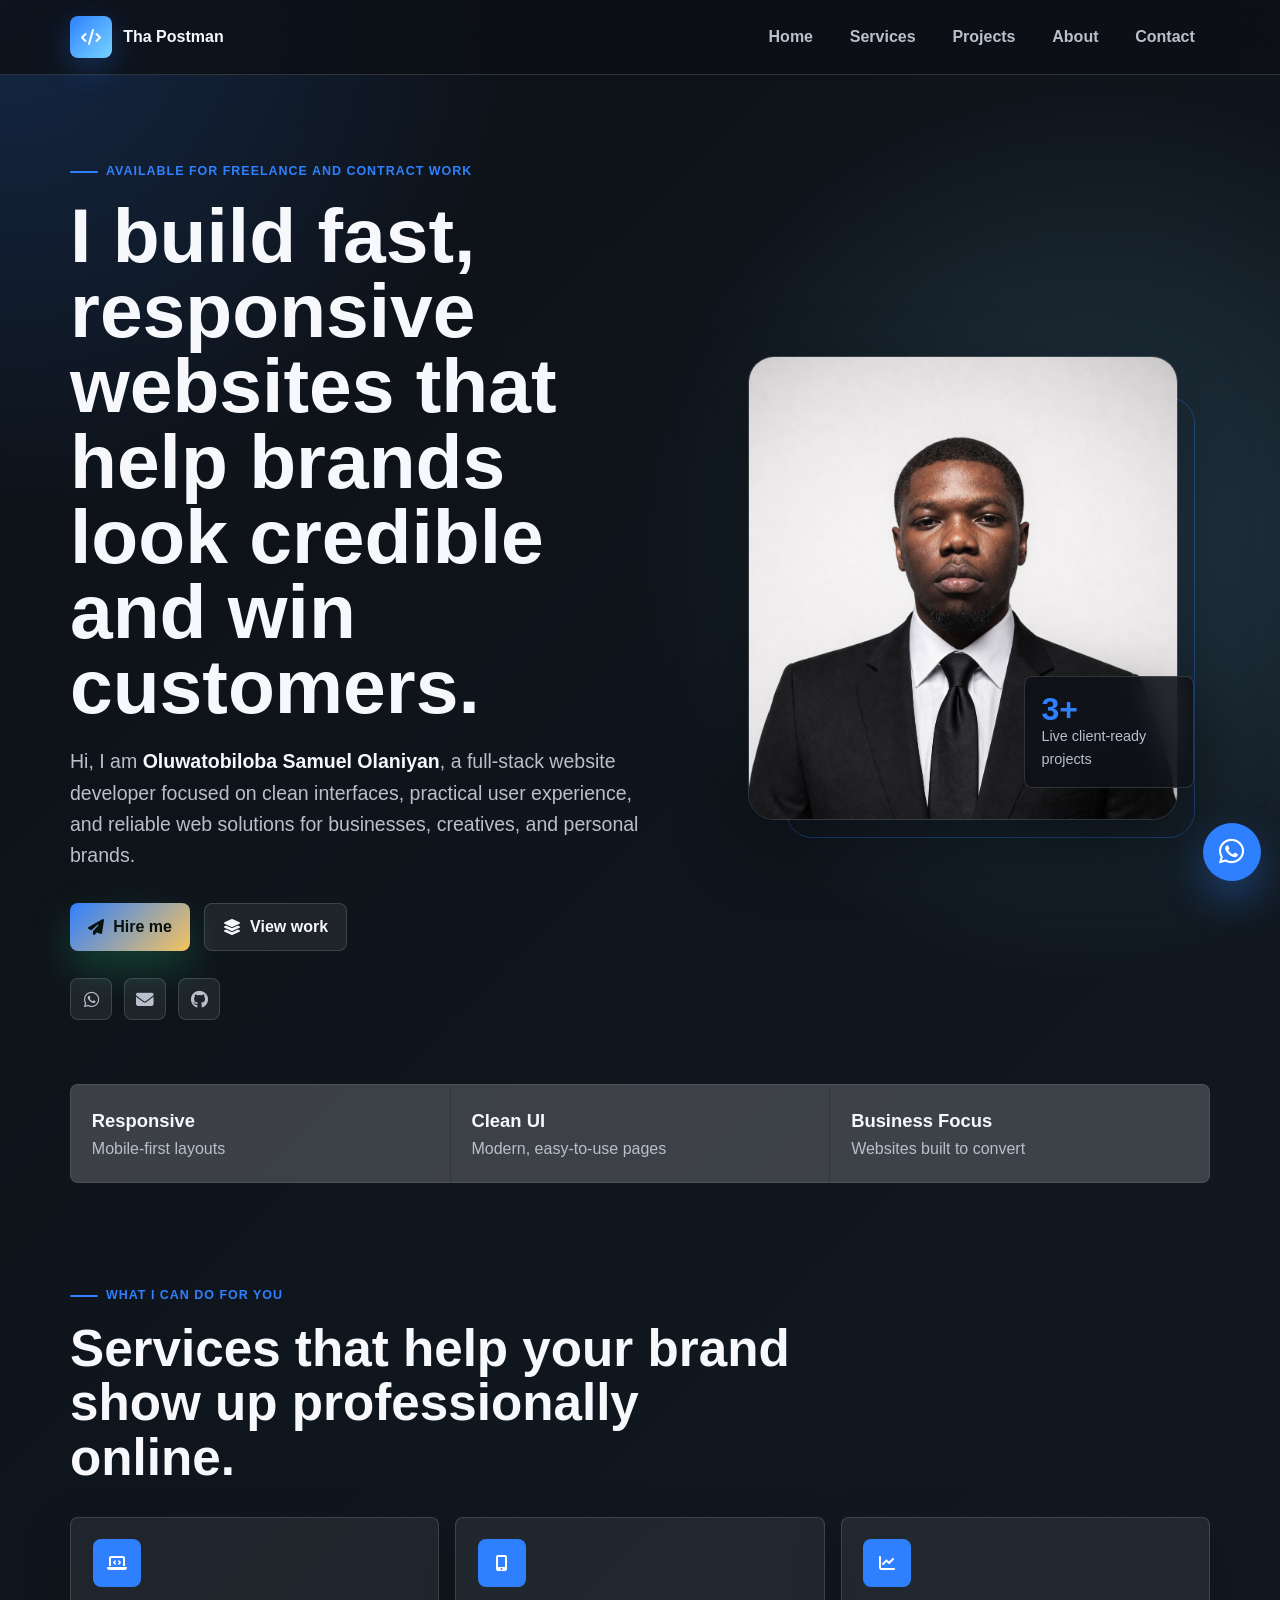
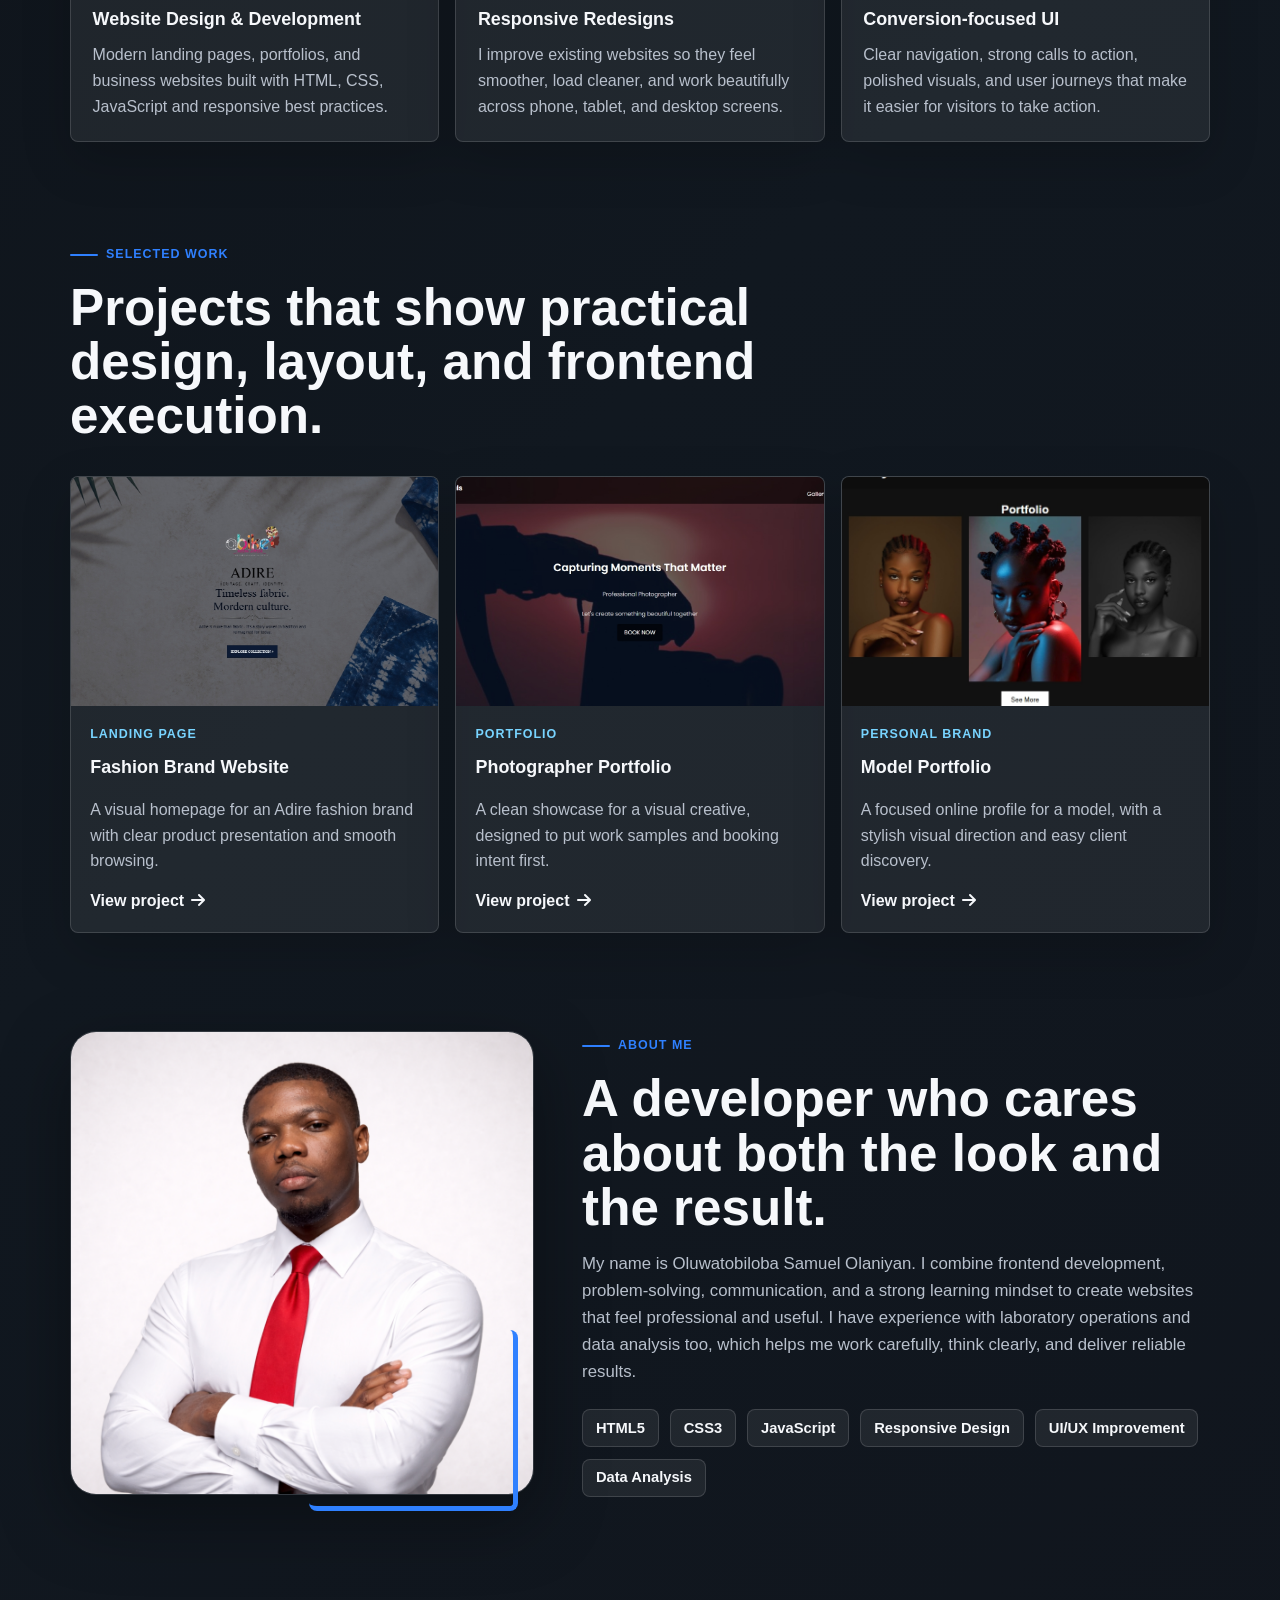
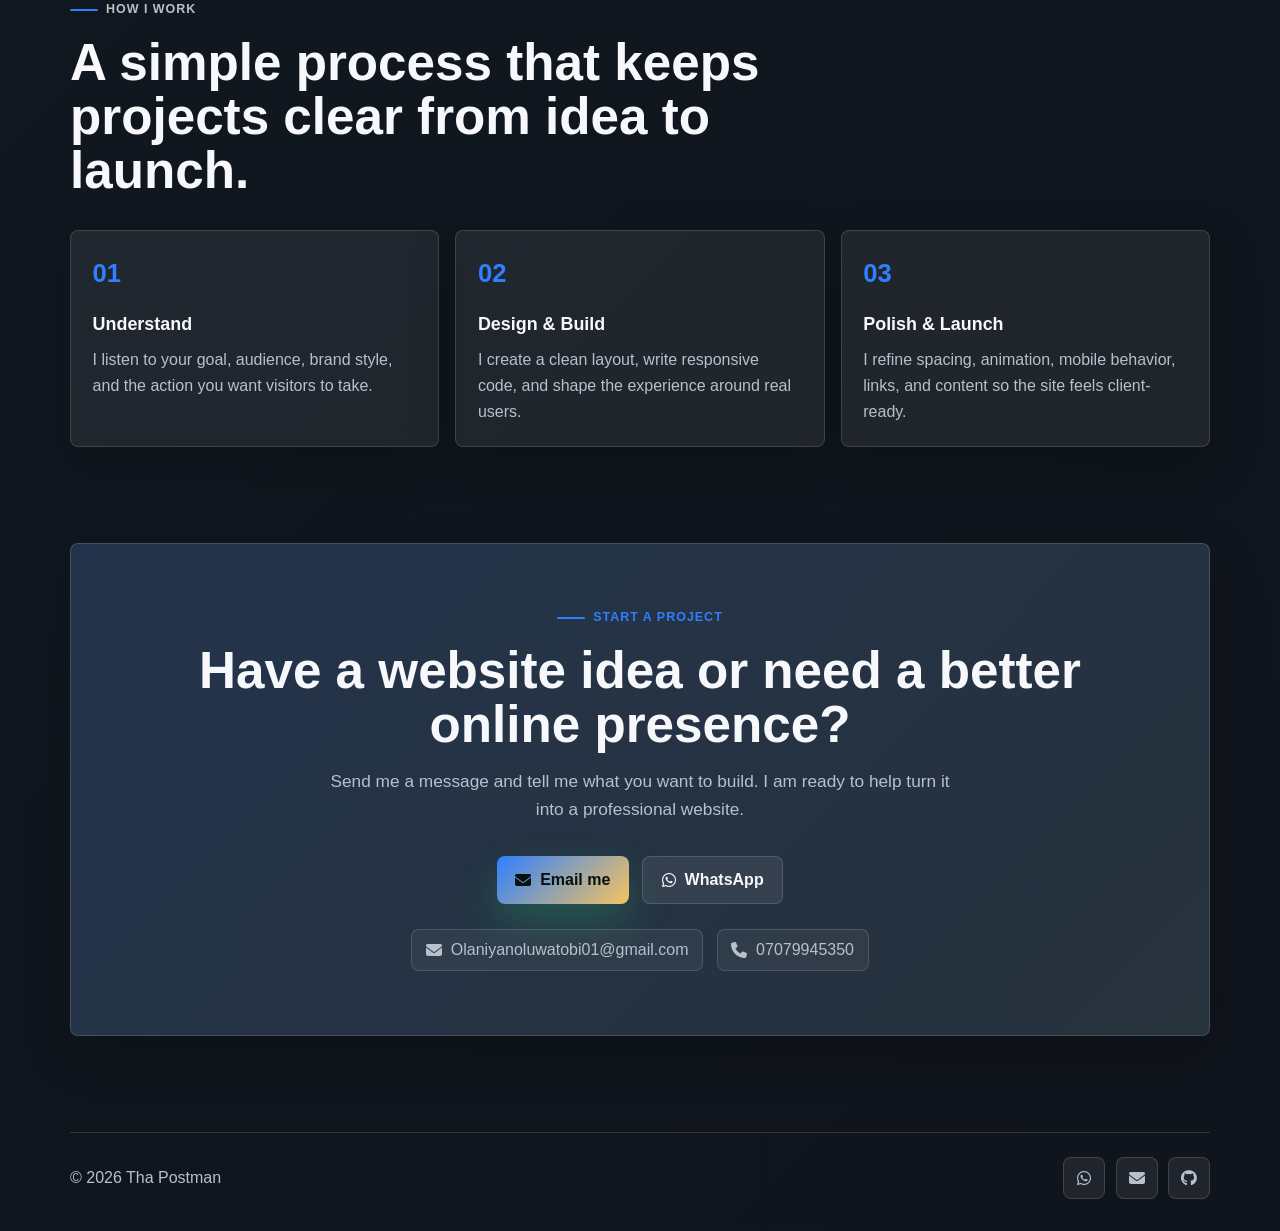
==== index.html @ 66180ab6 "update" ====
<!DOCTYPE html>
<html lang="en">
    <head>
        <meta charset="UTF-8">
        <meta name="viewport" content="width=device-width, initial-scale=1.0">
        <meta name="description" content="Portfolio of Oluwatobiloba Samuel Olaniyan, a full-stack website developer building clean, responsive and business-focused websites.">
        <link rel="preconnect" href="https://cdnjs.cloudflare.com">
        <link rel="stylesheet" href="My_portfolio.css">
        <link rel="stylesheet" href="https://cdnjs.cloudflare.com/ajax/libs/font-awesome/6.5.0/css/all.min.css">
        <title>Oluwatobiloba Samuel Olaniyan | Full-stack Website Developer</title>
    </head>
    <body>
        <div id="container">
            <header class="site-header">
                <nav class="nav_div" aria-label="Main navigation">
                    <a class="brand" href="#home" aria-label="Oluwatobiloba Samuel Olaniyan home">
                        <span class="brand-mark" aria-hidden="true"><i class="fas fa-code"></i></span>
                        <span class="brand-text">Tha Postman</span>
                    </a>

                    <div class="bar_div">
                        <button class="menu-toggle" type="button" aria-label="Open navigation menu">
                            <i class="fas fa-bars bar_icon" aria-hidden="true"></i>
                        </button>
                        <ul class="bar_list">
                            <li><a href="#home"><i class="fas fa-home"></i> Home</a></li>
                            <li><a href="#project"><i class="fas fa-briefcase"></i> Projects</a></li>
                            <li><a href="#about"><i class="fas fa-user"></i> About</a></li>
                            <li><a href="#contact"><i class="fas fa-envelope"></i> Contact</a></li>
                        </ul>
                    </div>

                    <div class="li_div">
                        <ul class="nav_list">
                            <li><a href="#home">Home</a></li>
                            <li><a href="#services">Services</a></li>
                            <li><a href="#project">Projects</a></li>
                            <li><a href="#about">About</a></li>
                            <li><a href="#contact">Contact</a></li>
                        </ul>
                    </div>
                </nav>
            </header>

            <main>
                <section id="home" class="intro_div fade-in">
                    <div class="intro_text_div">
                        <p class="eyebrow">Available for freelance and contract work</p>
                        <h1 class="intro_text1">I build fast, responsive websites that help brands look credible and win customers.</h1>
                        <p class="intro_text2">
                            Hi, I am <strong>Oluwatobiloba Samuel Olaniyan</strong>, a full-stack website developer focused on clean interfaces, practical user experience, and reliable web solutions for businesses, creatives, and personal brands.
                        </p>

                        <div class="hero_actions">
                            <a class="primary_btn" href="#contact"><i class="fas fa-paper-plane"></i> Hire me</a>
                            <a class="secondary_btn" href="#project"><i class="fas fa-layer-group"></i> View work</a>
                        </div>

                        <div class="intro_socials" aria-label="Social links">
                            <a href="https://wa.me/2347079945350?text=Hello%20I%20got%20your%20contact" aria-label="WhatsApp"><i class="fab fa-whatsapp intro_icon"></i></a>
                            <a href="mailto:Olaniyanoluwatobi01@gmail.com" aria-label="Email"><i class="fas fa-envelope intro_icon"></i></a>
                            <a href="https://github.com/tha-postman" target="_blank" rel="noopener" aria-label="GitHub"><i class="fab fa-github intro_icon"></i></a>
                        </div>
                    </div>

                    <div class="hero_visual">
                        <img class="profile_pic" src="pictures/new1.png" alt="Portrait of Oluwatobiloba Samuel Olaniyan">
                        <div class="hero_badge">
                            <span>3+</span>
                            <p>Live client-ready projects</p>
                        </div>
                    </div>
                </section>

                <section class="stats section_panel reveal">
                    <div>
                        <span>Responsive</span>
                        <p>Mobile-first layouts</p>
                    </div>
                    <div>
                        <span>Clean UI</span>
                        <p>Modern, easy-to-use pages</p>
                    </div>
                    <div>
                        <span>Business Focus</span>
                        <p>Websites built to convert</p>
                    </div>
                </section>

                <section id="services" class="section services reveal">
                    <div class="section_header">
                        <p class="eyebrow">What I can do for you</p>
                        <h2>Services that help your brand show up professionally online.</h2>
                    </div>

                    <div class="service_grid">
                        <article class="service_card">
                            <i class="fas fa-laptop-code"></i>
                            <h3>Website Design & Development</h3>
                            <p>Modern landing pages, portfolios, and business websites built with HTML, CSS, JavaScript and responsive best practices.</p>
                        </article>
                        <article class="service_card">
                            <i class="fas fa-mobile-screen-button"></i>
                            <h3>Responsive Redesigns</h3>
                            <p>I improve existing websites so they feel smoother, load cleaner, and work beautifully across phone, tablet, and desktop screens.</p>
                        </article>
                        <article class="service_card">
                            <i class="fas fa-chart-line"></i>
                            <h3>Conversion-focused UI</h3>
                            <p>Clear navigation, strong calls to action, polished visuals, and user journeys that make it easier for visitors to take action.</p>
                        </article>
                    </div>
                </section>

                <section id="project" class="section projects reveal">
                    <div class="section_header">
                        <p class="eyebrow">Selected work</p>
                        <h2>Projects that show practical design, layout, and frontend execution.</h2>
                    </div>

                    <div class="project_div">
                        <article class="project_img_div">
                            <a href="https://tha-postman.github.io/abikeadire/" target="_blank" rel="noopener">
                                <img class="project_img" src="pictures/fashion_website.jpeg" alt="Fashion landing page preview">
                                <div class="project_content">
                                    <span>Landing Page</span>
                                    <h3>Fashion Brand Website</h3>
                                    <p>A visual homepage for an Adire fashion brand with clear product presentation and smooth browsing.</p>
                                    <strong>View project <i class="fas fa-arrow-right"></i></strong>
                                </div>
                            </a>
                        </article>

                        <article class="project_img_div">
                            <a href="https://tha-postman.github.io/Corbin-Visuals/" target="_blank" rel="noopener">
                                <img class="project_img" src="pictures/photography_website.jpeg" alt="Photography portfolio preview">
                                <div class="project_content">
                                    <span>Portfolio</span>
                                    <h3>Photographer Portfolio</h3>
                                    <p>A clean showcase for a visual creative, designed to put work samples and booking intent first.</p>
                                    <strong>View project <i class="fas fa-arrow-right"></i></strong>
                                </div>
                            </a>
                        </article>

                        <article class="project_img_div">
                            <a href="https://tha-postman.github.io/Model-portfolio/" target="_blank" rel="noopener">
                                <img class="project_img" src="pictures/Model-portfolio.jpeg" alt="Model portfolio preview">
                                <div class="project_content">
                                    <span>Personal Brand</span>
                                    <h3>Model Portfolio</h3>
                                    <p>A focused online profile for a model, with a stylish visual direction and easy client discovery.</p>
                                    <strong>View project <i class="fas fa-arrow-right"></i></strong>
                                </div>
                            </a>
                        </article>
                    </div>
                </section>

                <section id="about" class="section about reveal">
                    <div class="about_media">
                        <img class="about_picture" src="pictures/redtie2.png" alt="Oluwatobiloba Samuel Olaniyan in a red tie">
                    </div>

                    <div class="about_text">
                        <p class="eyebrow">About me</p>
                        <h2 class="about_text1">A developer who cares about both the look and the result.</h2>
                        <p class="about_text2">
                            My name is Oluwatobiloba Samuel Olaniyan. I combine frontend development, problem-solving, communication, and a strong learning mindset to create websites that feel professional and useful. I have experience with laboratory operations and data analysis too, which helps me work carefully, think clearly, and deliver reliable results.
                        </p>

                        <div class="skills">
                            <span>HTML5</span>
                            <span>CSS3</span>
                            <span>JavaScript</span>
                            <span>Responsive Design</span>
                            <span>UI/UX Improvement</span>
                            <span>Data Analysis</span>
                        </div>
                    </div>
                </section>

                <section class="section process reveal">
                    <div class="section_header">
                        <p class="eyebrow">How I work</p>
                        <h2>A simple process that keeps projects clear from idea to launch.</h2>
                    </div>

                    <div class="process_grid">
                        <article>
                            <span>01</span>
                            <h3>Understand</h3>
                            <p>I listen to your goal, audience, brand style, and the action you want visitors to take.</p>
                        </article>
                        <article>
                            <span>02</span>
                            <h3>Design & Build</h3>
                            <p>I create a clean layout, write responsive code, and shape the experience around real users.</p>
                        </article>
                        <article>
                            <span>03</span>
                            <h3>Polish & Launch</h3>
                            <p>I refine spacing, animation, mobile behavior, links, and content so the site feels client-ready.</p>
                        </article>
                    </div>
                </section>

                <section id="contact" class="section contact reveal">
                    <div class="contact_card">
                        <p class="eyebrow">Start a project</p>
                        <h2 class="contact_text1">Have a website idea or need a better online presence?</h2>
                        <p class="contact_intro">Send me a message and tell me what you want to build. I am ready to help turn it into a professional website.</p>

                        <div class="contact_actions">
                            <a class="primary_btn" href="mailto:Olaniyanoluwatobi01@gmail.com"><i class="fas fa-envelope"></i> Email me</a>
                            <a class="secondary_btn" href="https://wa.me/2347079945350?text=Hello%20I%20got%20your%20contact" target="_blank" rel="noopener"><i class="fab fa-whatsapp"></i> WhatsApp</a>
                        </div>

                        <div class="contact_details">
                            <a href="mailto:Olaniyanoluwatobi01@gmail.com"><i class="fas fa-envelope"></i> Olaniyanoluwatobi01@gmail.com</a>
                            <a href="tel:+2347079945350"><i class="fas fa-phone"></i> 07079945350</a>
                        </div>
                    </div>
                </section>
            </main>

            <footer class="site_footer">
                <p>&copy; 2026 Tha Postman</p>
                <div class="social_div">
                    <a href="https://wa.me/2347079945350?text=Hello%20I%20got%20your%20contact" aria-label="WhatsApp"><i class="fab fa-whatsapp s_icon"></i></a>
                    <a href="mailto:Olaniyanoluwatobi01@gmail.com" aria-label="Email"><i class="fas fa-envelope s_icon"></i></a>
                    <a href="https://github.com/tha-postman" target="_blank" rel="noopener" aria-label="GitHub"><i class="fab fa-github s_icon"></i></a>
                </div>
            </footer>

            <a class="whatsapp_float float" href="https://wa.me/2347079945350" target="_blank" rel="noopener" aria-label="Chat on WhatsApp">
                <i class="fab fa-whatsapp float_icon"></i>
            </a>
            <button class="top_button" type="button" aria-label="Go to top">
                <i class="fas fa-arrow-up" aria-hidden="true"></i>
            </button>
        </div>

        <script>
            const revealItems = document.querySelectorAll(".reveal");
            const topButton = document.querySelector(".top_button");
            const observer = new IntersectionObserver((entries) => {
                entries.forEach((entry) => {
                    if (entry.isIntersecting) {
                        entry.target.classList.add("visible");
                    }
                });
            }, { threshold: 0.14 });

            revealItems.forEach((item) => observer.observe(item));

            window.addEventListener("scroll", function () {
                topButton.classList.toggle("visible", window.scrollY > 450);
            });

            topButton.addEventListener("click", function () {
                window.scrollTo({
                    top: 0,
                    behavior: "smooth"
                });
            });
        </script>
    </body>
</html>
---- My_portfolio.css ----
:root {
    --bg: #0d1117;
    --bg-soft: #121a24;
    --surface: rgba(255, 255, 255, 0.07);
    --surface-strong: rgba(255, 255, 255, 0.12);
    --text: #f6f8fb;
    --muted: #b8c0cc;
    --line: rgba(255, 255, 255, 0.14);
    --accent: #2f80ff;
    --accent-2: #78d4ff;
    --warning: #f6c35f;
    --shadow: 0 24px 70px rgba(0, 0, 0, 0.36);
    --radius: 8px;
    --max-width: 1140px;
}

* {
    box-sizing: border-box;
    margin: 0;
    padding: 0;
}

html {
    scroll-behavior: smooth;
}

body {
    min-height: 100vh;
    color: var(--text);
    background:
        radial-gradient(circle at top left, rgba(47, 128, 255, 0.2), transparent 32rem),
        radial-gradient(circle at 85% 12%, rgba(120, 212, 255, 0.18), transparent 28rem),
        linear-gradient(135deg, #0d1117 0%, #111820 46%, #10141c 100%);
    font-family: "Segoe UI", Arial, sans-serif;
    line-height: 1.6;
}

img {
    display: block;
    max-width: 100%;
}

a {
    color: inherit;
    text-decoration: none;
}

a:focus-visible,
button:focus-visible {
    outline: 3px solid rgba(47, 128, 255, 0.65);
    outline-offset: 4px;
}

#container {
    overflow-x: hidden;
}

.site-header {
    position: sticky;
    top: 0;
    z-index: 20;
    border-bottom: 1px solid var(--line);
    background: rgba(13, 17, 23, 0.82);
    backdrop-filter: blur(18px);
}

.nav_div {
    display: flex;
    align-items: center;
    justify-content: space-between;
    gap: 1rem;
    width: min(100% - 2rem, var(--max-width));
    min-height: 74px;
    margin: 0 auto;
}

.brand {
    display: inline-flex;
    align-items: center;
    gap: 0.7rem;
    font-weight: 800;
}

.brand-mark {
    display: grid;
    width: 42px;
    height: 42px;
    place-items: center;
    border-radius: var(--radius);
    color: #ffffff;
    background: linear-gradient(135deg, var(--accent), var(--accent-2));
    box-shadow: 0 10px 30px rgba(47, 128, 255, 0.28);
}

.brand-text {
    font-size: 1rem;
}

.nav_list,
.bar_list {
    list-style: none;
}

.nav_list {
    display: flex;
    align-items: center;
    gap: 0.4rem;
}

.nav_list a {
    display: inline-flex;
    align-items: center;
    min-height: 42px;
    padding: 0 0.95rem;
    border-radius: var(--radius);
    color: var(--muted);
    font-weight: 700;
    transition: color 180ms ease, background 180ms ease;
}

.nav_list a:hover {
    color: var(--text);
    background: var(--surface);
}

.bar_div {
    display: none;
    position: relative;
}

.menu-toggle {
    display: grid;
    width: 44px;
    height: 44px;
    place-items: center;
    border: 1px solid var(--line);
    border-radius: var(--radius);
    color: var(--text);
    background: var(--surface);
    cursor: pointer;
}

.bar_icon {
    font-size: 1.2rem;
}

.bar_list {
    position: absolute;
    top: calc(100% + 0.8rem);
    right: 0;
    display: grid;
    min-width: 220px;
    padding: 0.6rem;
    border: 1px solid var(--line);
    border-radius: var(--radius);
    background: #111820;
    box-shadow: var(--shadow);
    opacity: 0;
    pointer-events: none;
    transform: translateY(-8px);
    transition: opacity 180ms ease, transform 180ms ease;
}

.bar_div:hover .bar_list,
.bar_div:focus-within .bar_list {
    opacity: 1;
    pointer-events: auto;
    transform: translateY(0);
}

.bar_list a {
    display: flex;
    align-items: center;
    gap: 0.65rem;
    padding: 0.85rem;
    border-radius: var(--radius);
    color: var(--muted);
    font-weight: 700;
}

.bar_list a:hover {
    color: var(--text);
    background: var(--surface);
}

.intro_div,
.section,
.section_panel,
.site_footer {
    width: min(100% - 2rem, var(--max-width));
    margin-inline: auto;
}

.intro_div {
    display: grid;
    grid-template-columns: minmax(0, 1.08fr) minmax(300px, 0.92fr);
    align-items: center;
    gap: 4rem;
    min-height: calc(100vh - 74px);
    padding: 5rem 0 4rem;
}

.intro_text_div {
    max-width: 720px;
}

.eyebrow {
    display: inline-flex;
    align-items: center;
    gap: 0.5rem;
    margin-bottom: 1rem;
    color: var(--accent);
    font-size: 0.78rem;
    font-weight: 800;
    letter-spacing: 0.08em;
    text-transform: uppercase;
}

.eyebrow::before {
    content: "";
    width: 28px;
    height: 2px;
    border-radius: 99px;
    background: var(--accent);
}

.intro_text1 {
    max-width: 760px;
    font-size: clamp(2.45rem, 6vw, 5.6rem);
    line-height: 0.98;
    letter-spacing: 0;
}

.intro_text2 {
    max-width: 660px;
    margin-top: 1.35rem;
    color: var(--muted);
    font-size: clamp(1rem, 2vw, 1.22rem);
}

.intro_text2 strong {
    color: var(--text);
}

.hero_actions,
.contact_actions {
    display: flex;
    flex-wrap: wrap;
    gap: 0.85rem;
    margin-top: 2rem;
}

.primary_btn,
.secondary_btn {
    display: inline-flex;
    align-items: center;
    justify-content: center;
    gap: 0.55rem;
    min-height: 48px;
    padding: 0 1.15rem;
    border-radius: var(--radius);
    font-weight: 800;
    transition: transform 180ms ease, box-shadow 180ms ease, background 180ms ease;
}

.primary_btn {
    color: #07110d;
    background: linear-gradient(135deg, var(--accent), var(--warning));
    box-shadow: 0 18px 40px rgba(39, 209, 127, 0.24);
}

.secondary_btn {
    border: 1px solid var(--line);
    color: var(--text);
    background: var(--surface);
}

.primary_btn:hover,
.secondary_btn:hover {
    transform: translateY(-2px);
}

.secondary_btn:hover {
    background: var(--surface-strong);
}

.intro_socials {
    display: flex;
    flex-wrap: wrap;
    gap: 0.75rem;
    margin-top: 1.7rem;
}

.intro_socials a,
.social_div a {
    display: grid;
    width: 42px;
    height: 42px;
    place-items: center;
    border: 1px solid var(--line);
    border-radius: var(--radius);
    color: var(--muted);
    background: var(--surface);
    transition: color 180ms ease, transform 180ms ease, background 180ms ease;
}

.intro_socials a:hover,
.social_div a:hover {
    color: var(--text);
    background: var(--surface-strong);
    transform: translateY(-2px);
}

.intro_icon {
    font-size: 1.1rem;
}

.hero_visual {
    position: relative;
    justify-self: center;
    width: min(100%, 430px);
}

.hero_visual::before {
    position: absolute;
    inset: 9% -4% -4% 9%;
    content: "";
    border: 1px solid rgba(47, 128, 255, 0.38);
    border-radius: 26px;
}

.profile_pic {
    position: relative;
    width: 100%;
    aspect-ratio: 1 / 1.08;
    object-fit: cover;
    object-position: top center;
    border: 1px solid var(--line);
    border-radius: 26px;
    box-shadow: var(--shadow);
}

.hero_badge {
    position: absolute;
    right: -1rem;
    bottom: 2rem;
    width: 170px;
    padding: 1rem;
    border: 1px solid var(--line);
    border-radius: var(--radius);
    background: rgba(13, 17, 23, 0.88);
    box-shadow: var(--shadow);
    backdrop-filter: blur(14px);
}

.hero_badge span {
    display: block;
    color: var(--accent);
    font-size: 2rem;
    font-weight: 900;
    line-height: 1;
}

.hero_badge p {
    color: var(--muted);
    font-size: 0.9rem;
}

.section_panel {
    display: grid;
    grid-template-columns: repeat(3, 1fr);
    gap: 1px;
    overflow: hidden;
    border: 1px solid var(--line);
    border-radius: var(--radius);
    background: var(--line);
}

.stats div {
    padding: 1.3rem;
    background: rgba(255, 255, 255, 0.055);
}

.stats span {
    display: block;
    color: var(--text);
    font-size: 1.15rem;
    font-weight: 900;
}

.stats p,
.service_card p,
.project_content p,
.about_text2,
.process p,
.contact_intro,
.contact_details a,
.site_footer p {
    color: var(--muted);
}

.section {
    padding: 6rem 0 0;
}

.section_header {
    max-width: 720px;
    margin-bottom: 2rem;
}

.section_header h2,
.about_text1,
.contact_text1 {
    font-size: clamp(2rem, 4vw, 3.5rem);
    line-height: 1.06;
    letter-spacing: 0;
}

.service_grid,
.project_div,
.process_grid {
    display: grid;
    grid-template-columns: repeat(3, minmax(0, 1fr));
    gap: 1rem;
}

.service_card,
.project_img_div,
.process article,
.contact_card {
    border: 1px solid var(--line);
    border-radius: var(--radius);
    background: var(--surface);
    box-shadow: 0 18px 50px rgba(0, 0, 0, 0.18);
}

.service_card,
.process article {
    padding: 1.35rem;
    transition: transform 180ms ease, background 180ms ease, border-color 180ms ease;
}

.service_card:hover,
.process article:hover {
    border-color: rgba(47, 128, 255, 0.45);
    background: var(--surface-strong);
    transform: translateY(-5px);
}

.service_card i {
    display: grid;
    width: 48px;
    height: 48px;
    place-items: center;
    margin-bottom: 1.1rem;
    border-radius: var(--radius);
    color: #ffffff;
    background: var(--accent);
}

.service_card h3,
.process h3,
.project_content h3 {
    margin-bottom: 0.55rem;
    font-size: 1.12rem;
}

.project_img_div {
    overflow: hidden;
    transition: transform 180ms ease, border-color 180ms ease;
}

.project_img_div:hover {
    border-color: rgba(100, 168, 255, 0.45);
    transform: translateY(-5px);
}

.project_img_div a {
    display: grid;
    height: 100%;
}

.project_img {
    width: 100%;
    aspect-ratio: 16 / 10;
    object-fit: cover;
    transition: transform 260ms ease, filter 260ms ease;
}

.project_img_div:hover .project_img {
    filter: saturate(1.08);
    transform: scale(1.04);
}

.project_content {
    display: grid;
    gap: 0.45rem;
    padding: 1.2rem;
}

.project_content span {
    color: var(--accent-2);
    font-size: 0.78rem;
    font-weight: 900;
    letter-spacing: 0.08em;
    text-transform: uppercase;
}

.project_content strong {
    display: inline-flex;
    align-items: center;
    gap: 0.45rem;
    margin-top: 0.4rem;
    color: var(--text);
}

.about {
    display: grid;
    grid-template-columns: 0.85fr 1.15fr;
    align-items: center;
    gap: 3rem;
}

.about_media {
    position: relative;
}

.about_media::after {
    position: absolute;
    right: 1rem;
    bottom: -1rem;
    width: 44%;
    height: 38%;
    content: "";
    border-right: 5px solid var(--accent);
    border-bottom: 5px solid var(--accent);
    border-radius: var(--radius);
}

.about_picture {
    width: 100%;
    max-height: 520px;
    object-fit: cover;
    object-position: top center;
    border: 1px solid var(--line);
    border-radius: 26px;
    box-shadow: var(--shadow);
}

.about_text2 {
    margin-top: 1rem;
    font-size: 1.05rem;
}

.skills {
    display: flex;
    flex-wrap: wrap;
    gap: 0.7rem;
    margin-top: 1.5rem;
}

.skills span {
    display: inline-flex;
    align-items: center;
    min-height: 38px;
    padding: 0 0.8rem;
    border: 1px solid var(--line);
    border-radius: var(--radius);
    color: var(--text);
    background: var(--surface);
    font-size: 0.92rem;
    font-weight: 800;
}

.process article span {
    display: block;
    margin-bottom: 1rem;
    color: var(--accent);
    font-size: 1.6rem;
    font-weight: 900;
}

.contact {
    padding-bottom: 6rem;
}

.contact_card {
    display: grid;
    justify-items: center;
    padding: clamp(1.4rem, 5vw, 4rem);
    text-align: center;
    background:
        linear-gradient(135deg, rgba(47, 128, 255, 0.14), rgba(120, 212, 255, 0.08)),
        var(--surface);
}

.contact_intro {
    max-width: 650px;
    margin-top: 1rem;
    font-size: 1.08rem;
}

.contact_details {
    display: flex;
    flex-wrap: wrap;
    justify-content: center;
    gap: 0.85rem;
    margin-top: 1.6rem;
}

.contact_details a {
    display: inline-flex;
    align-items: center;
    gap: 0.55rem;
    min-height: 42px;
    padding: 0 0.85rem;
    border: 1px solid var(--line);
    border-radius: var(--radius);
    background: rgba(255, 255, 255, 0.05);
}

.site_footer {
    display: flex;
    align-items: center;
    justify-content: space-between;
    gap: 1rem;
    padding: 1.5rem 0 2rem;
    border-top: 1px solid var(--line);
}

.social_div {
    display: flex;
    gap: 0.65rem;
}

.s_icon {
    font-size: 1rem;
}

.whatsapp_float {
    position: fixed;
    right: 1.2rem;
    bottom: 1.2rem;
    z-index: 18;
    display: grid;
    width: 58px;
    height: 58px;
    place-items: center;
    border-radius: 50%;
    color: #ffffff;
    background: var(--accent);
    box-shadow: 0 18px 40px rgba(47, 128, 255, 0.35);
}

.float_icon {
    font-size: 1.8rem;
}

.fade-in {
    animation: fadeIn 800ms ease both;
}

.float {
    animation: float 3s ease-in-out infinite;
}

.reveal {
    opacity: 0;
    transform: translateY(24px);
    transition: opacity 700ms ease, transform 700ms ease;
}

.reveal.visible {
    opacity: 1;
    transform: translateY(0);
}

@keyframes fadeIn {
    from {
        opacity: 0;
        transform: translateY(16px);
    }

    to {
        opacity: 1;
        transform: translateY(0);
    }
}

@keyframes float {
    0%,
    100% {
        transform: translateY(0);
    }

    50% {
        transform: translateY(-8px);
    }
}

@media (prefers-reduced-motion: reduce) {
    *,
    *::before,
    *::after {
        scroll-behavior: auto !important;
        animation-duration: 0.01ms !important;
        animation-iteration-count: 1 !important;
        transition-duration: 0.01ms !important;
    }
}

@media (max-width: 900px) {
    .li_div {
        display: none;
    }

    .bar_div {
        display: block;
    }

    .intro_div,
    .about {
        grid-template-columns: 1fr;
    }

    .intro_div {
        gap: 2.5rem;
        min-height: auto;
        padding-top: 4rem;
    }

    .hero_visual {
        width: min(100%, 380px);
        justify-self: start;
    }

    .service_grid,
    .project_div,
    .process_grid {
        grid-template-columns: 1fr 1fr;
    }

    .about_media {
        max-width: 420px;
    }
}

@media (max-width: 640px) {
    .nav_div,
    .intro_div,
    .section,
    .section_panel,
    .site_footer {
        width: min(100% - 1.1rem, var(--max-width));
    }

    .brand-text {
        display: none;
    }

    .intro_div {
        padding: 3rem 0 2.5rem;
    }

    .hero_actions,
    .contact_actions {
        display: grid;
        grid-template-columns: 1fr;
    }

    .primary_btn,
    .secondary_btn {
        width: 100%;
    }

    .hero_badge {
        right: 0.7rem;
        bottom: 0.7rem;
    }

    .section_panel,
    .service_grid,
    .project_div,
    .process_grid {
        grid-template-columns: 1fr;
    }

    .section {
        padding-top: 4.5rem;
    }

    .contact_details {
        display: grid;
        width: 100%;
    }

    .contact_details a {
        justify-content: center;
        overflow-wrap: anywhere;
    }

    .site_footer {
        flex-direction: column;
        text-align: center;
    }
}

.top_button{position:fixed;right:1.2rem;bottom:5.2rem;z-index:18;display:grid;width:48px;height:48px;place-items:center;border-width:1px;border-style:solid;border-color:var(--line);border-radius:50%;color:#fff;background:var(--accent);box-shadow:var(--shadow);cursor:pointer;opacity:0;pointer-events:none;transition-property:opacity,background;transition-duration:.18s;transition-timing-function:ease;}.top_button.visible{opacity:1;pointer-events:auto;}.top_button:hover{background:var(--accent-2);}
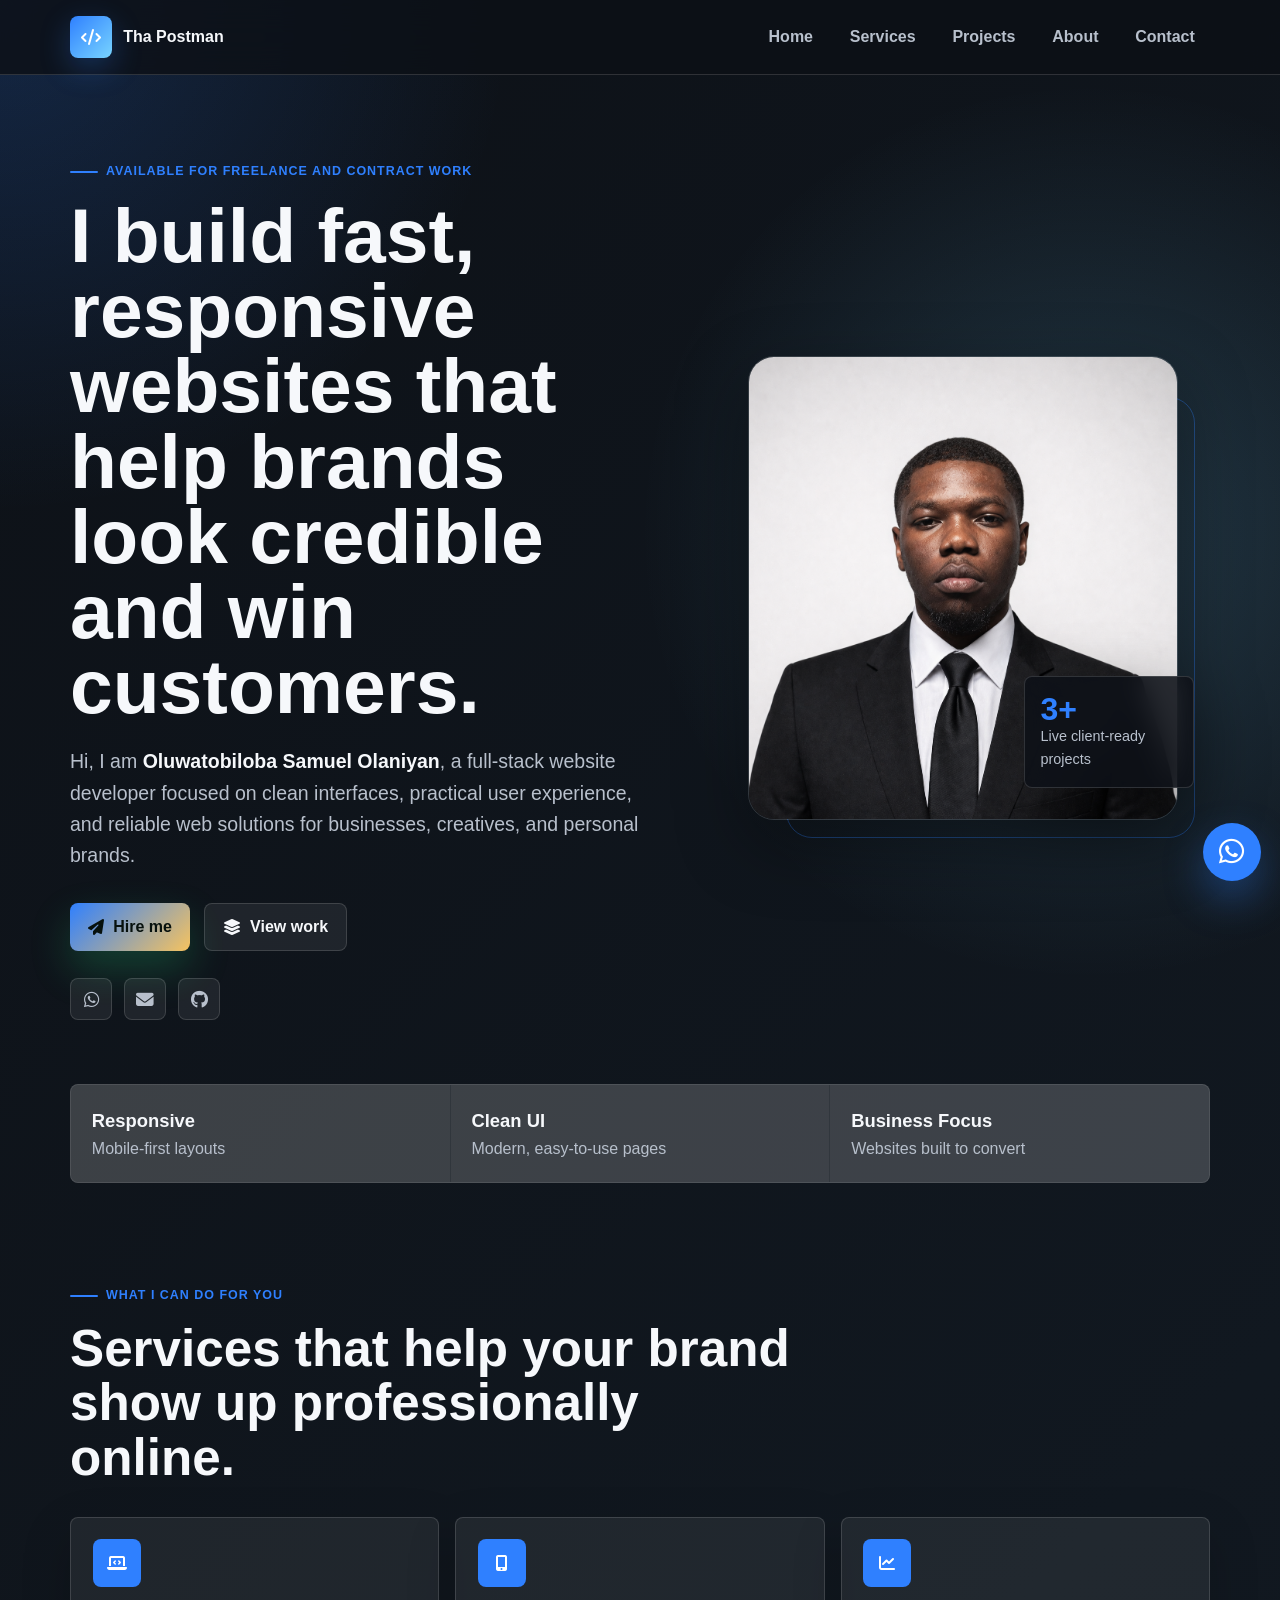
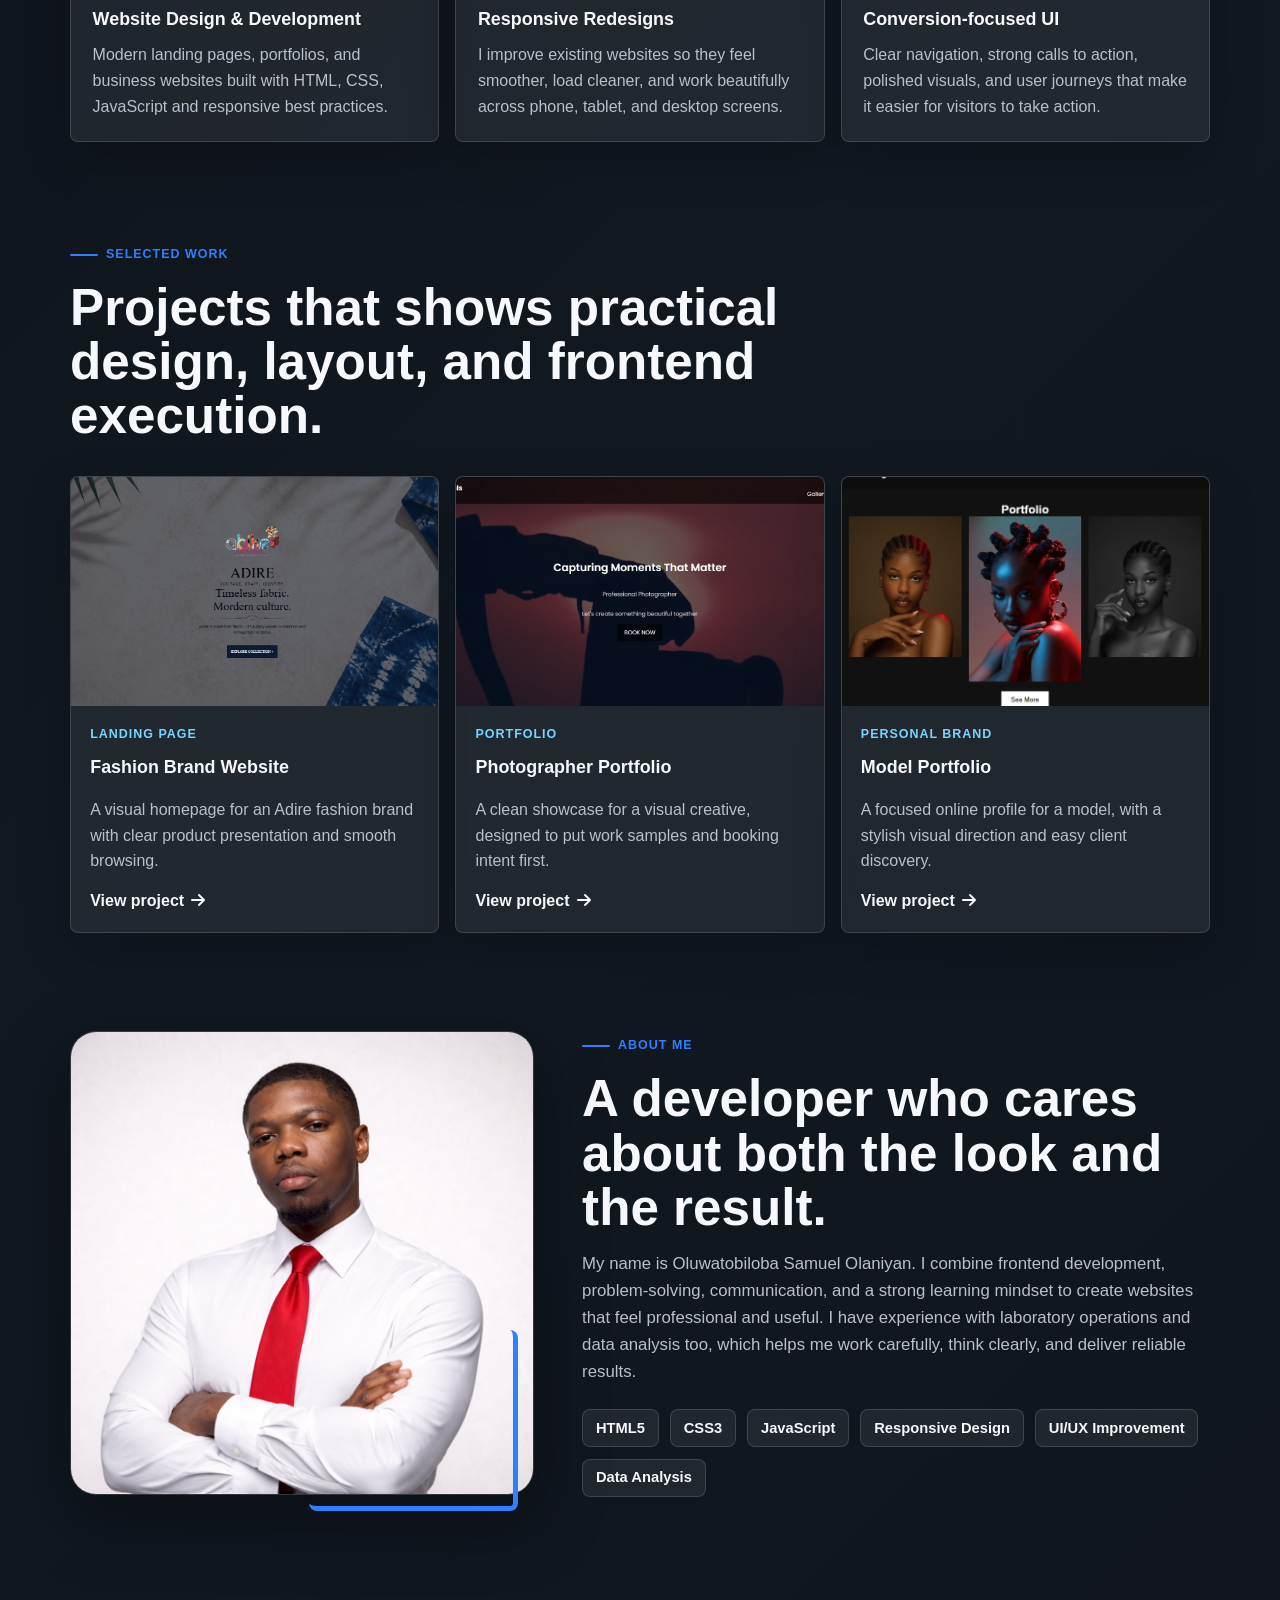
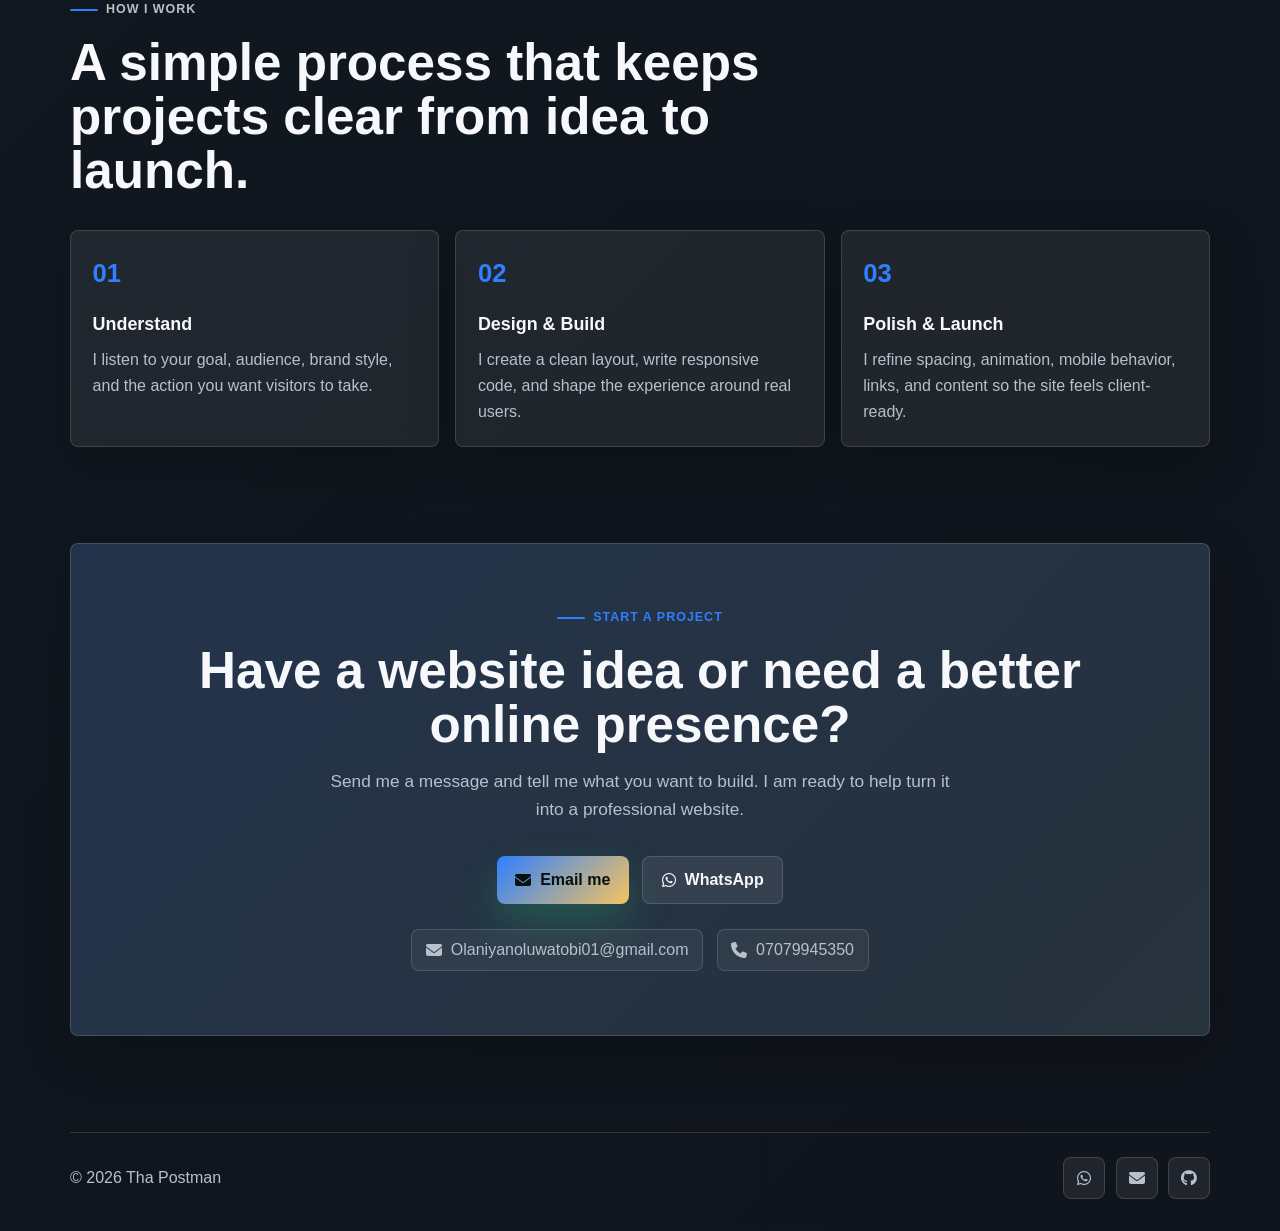
==== commit 089516c9: "update" ====
--- a/index.html
+++ b/index.html
@@ -115,7 +115,7 @@
                 <section id="project" class="section projects reveal">
                     <div class="section_header">
                         <p class="eyebrow">Selected work</p>
-                        <h2>Projects that show practical design, layout, and frontend execution.</h2>
+                        <h2>Projects that shows practical design, layout, and frontend execution.</h2>
                     </div>
 
                     <div class="project_div">
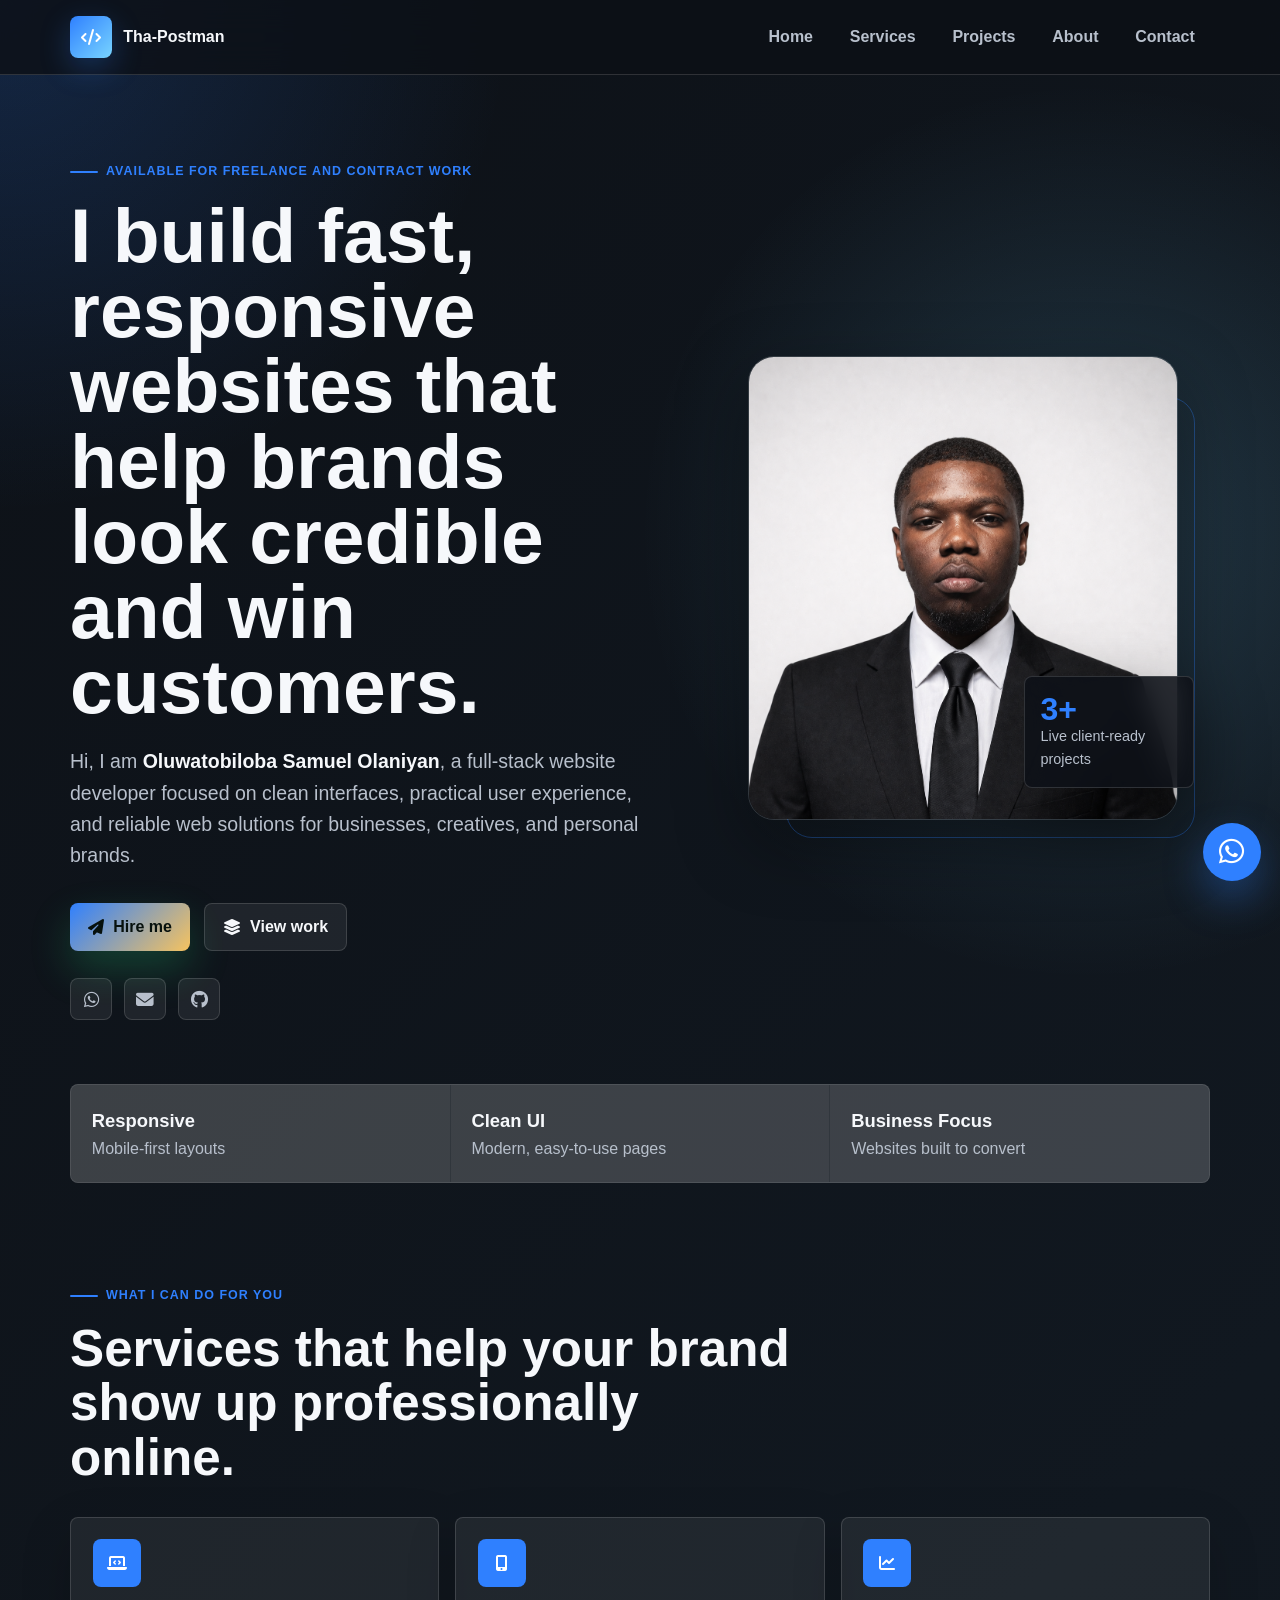
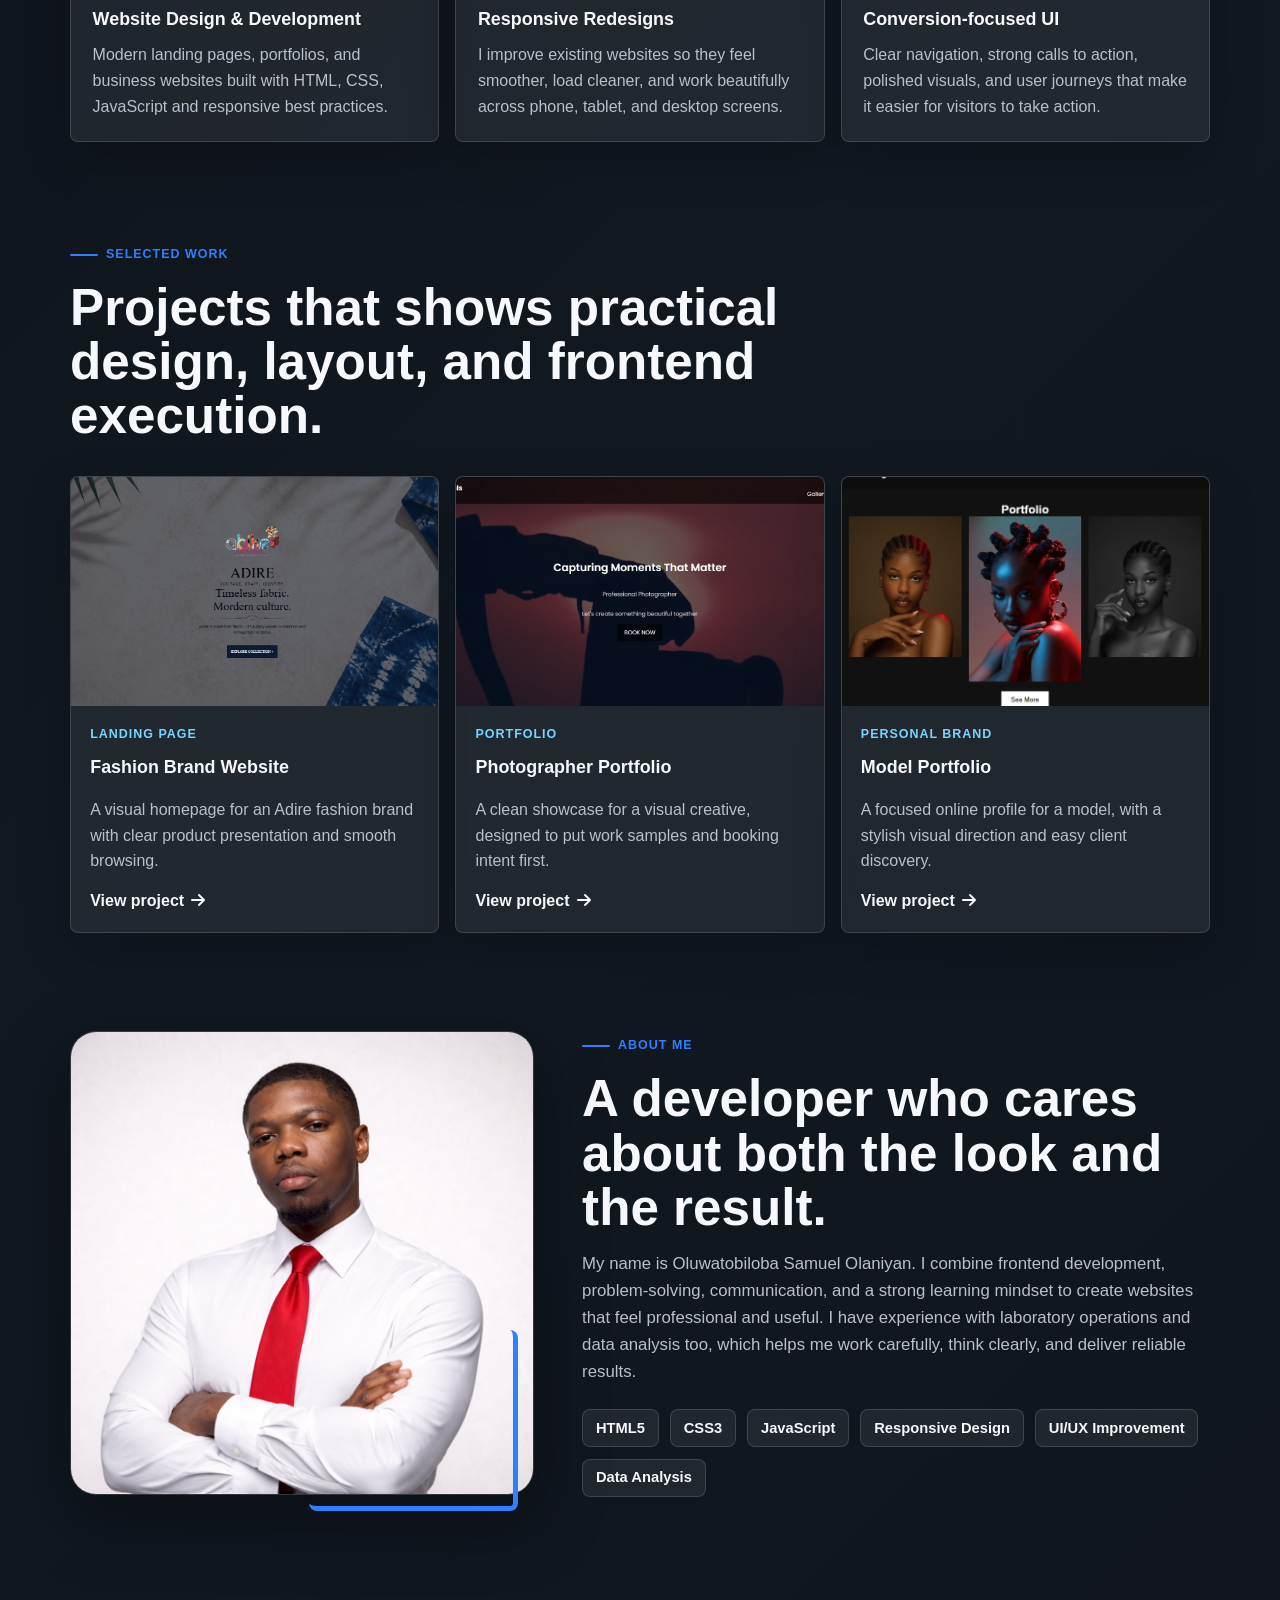
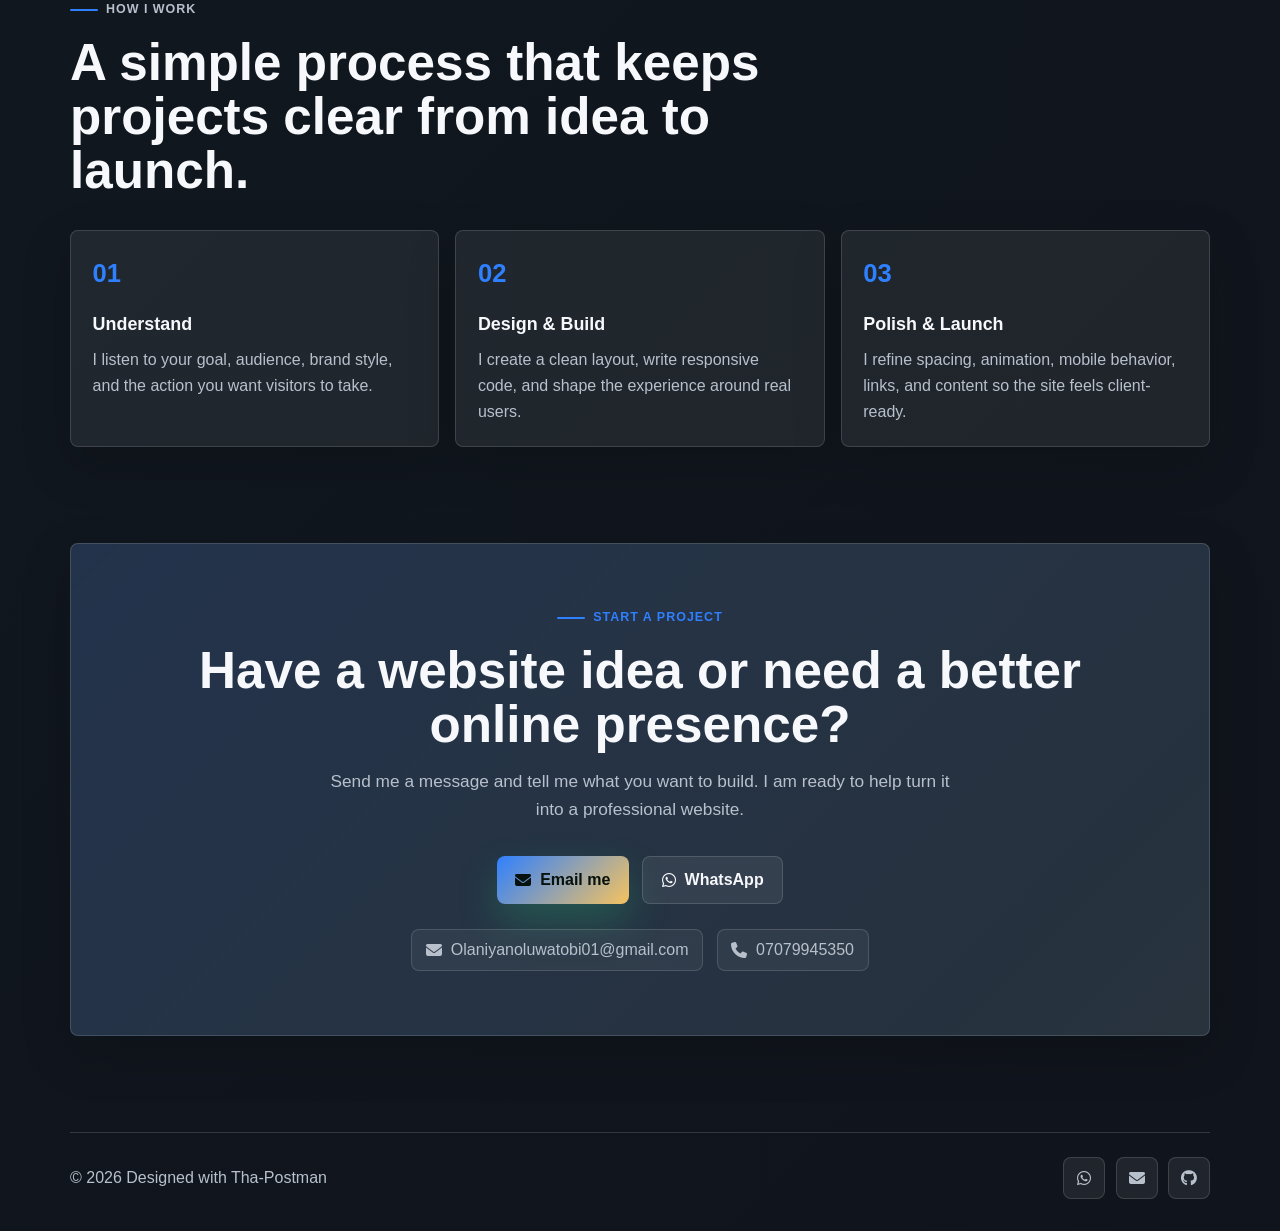
==== commit 0a80c5cd: "update" ====
--- a/index.html
+++ b/index.html
@@ -15,7 +15,7 @@
                 <nav class="nav_div" aria-label="Main navigation">
                     <a class="brand" href="#home" aria-label="Oluwatobiloba Samuel Olaniyan home">
                         <span class="brand-mark" aria-hidden="true"><i class="fas fa-code"></i></span>
-                        <span class="brand-text">Tha Postman</span>
+                        <span class="brand-text">Tha-Postman</span>
                     </a>
 
                     <div class="bar_div">
@@ -225,7 +225,7 @@
             </main>
 
             <footer class="site_footer">
-                <p>&copy; 2026 Tha Postman</p>
+                <p>&copy; 2026 Designed with Tha-Postman</p>
                 <div class="social_div">
                     <a href="https://wa.me/2347079945350?text=Hello%20I%20got%20your%20contact" aria-label="WhatsApp"><i class="fab fa-whatsapp s_icon"></i></a>
                     <a href="mailto:Olaniyanoluwatobi01@gmail.com" aria-label="Email"><i class="fas fa-envelope s_icon"></i></a>
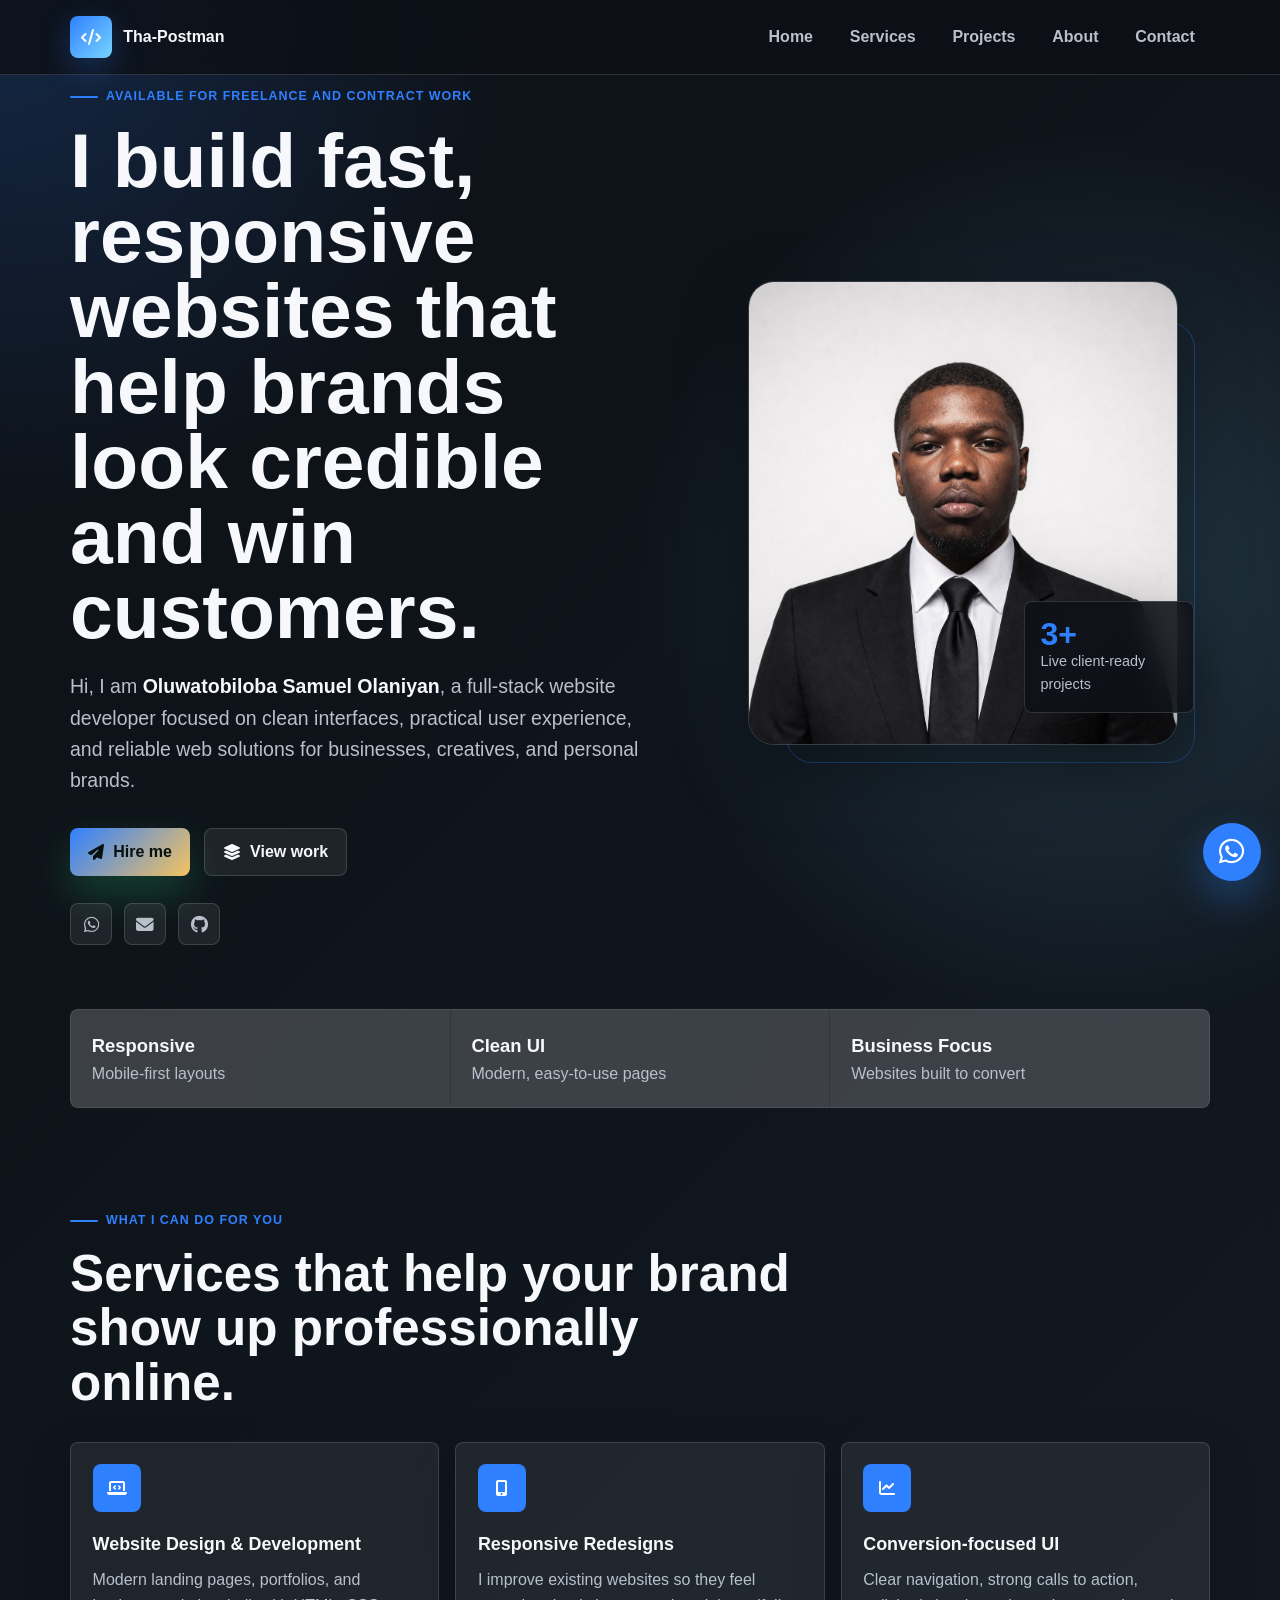
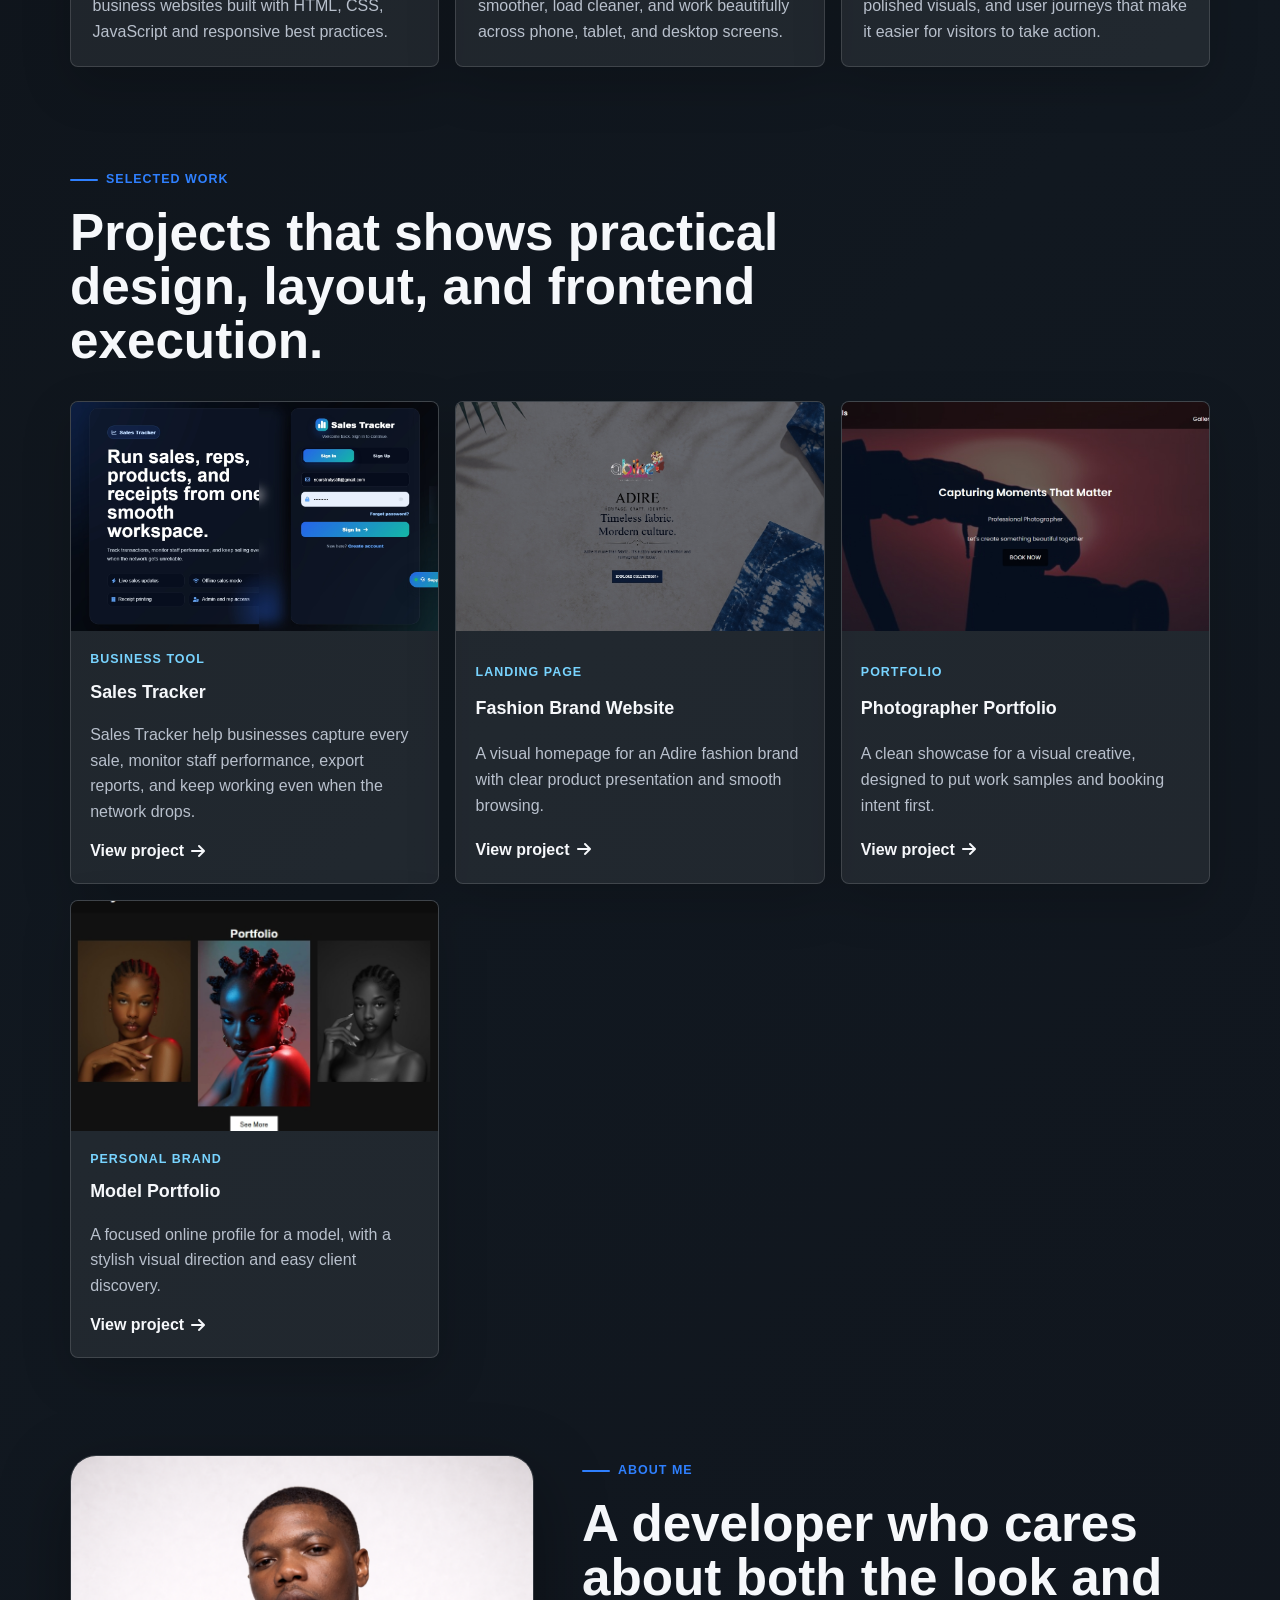
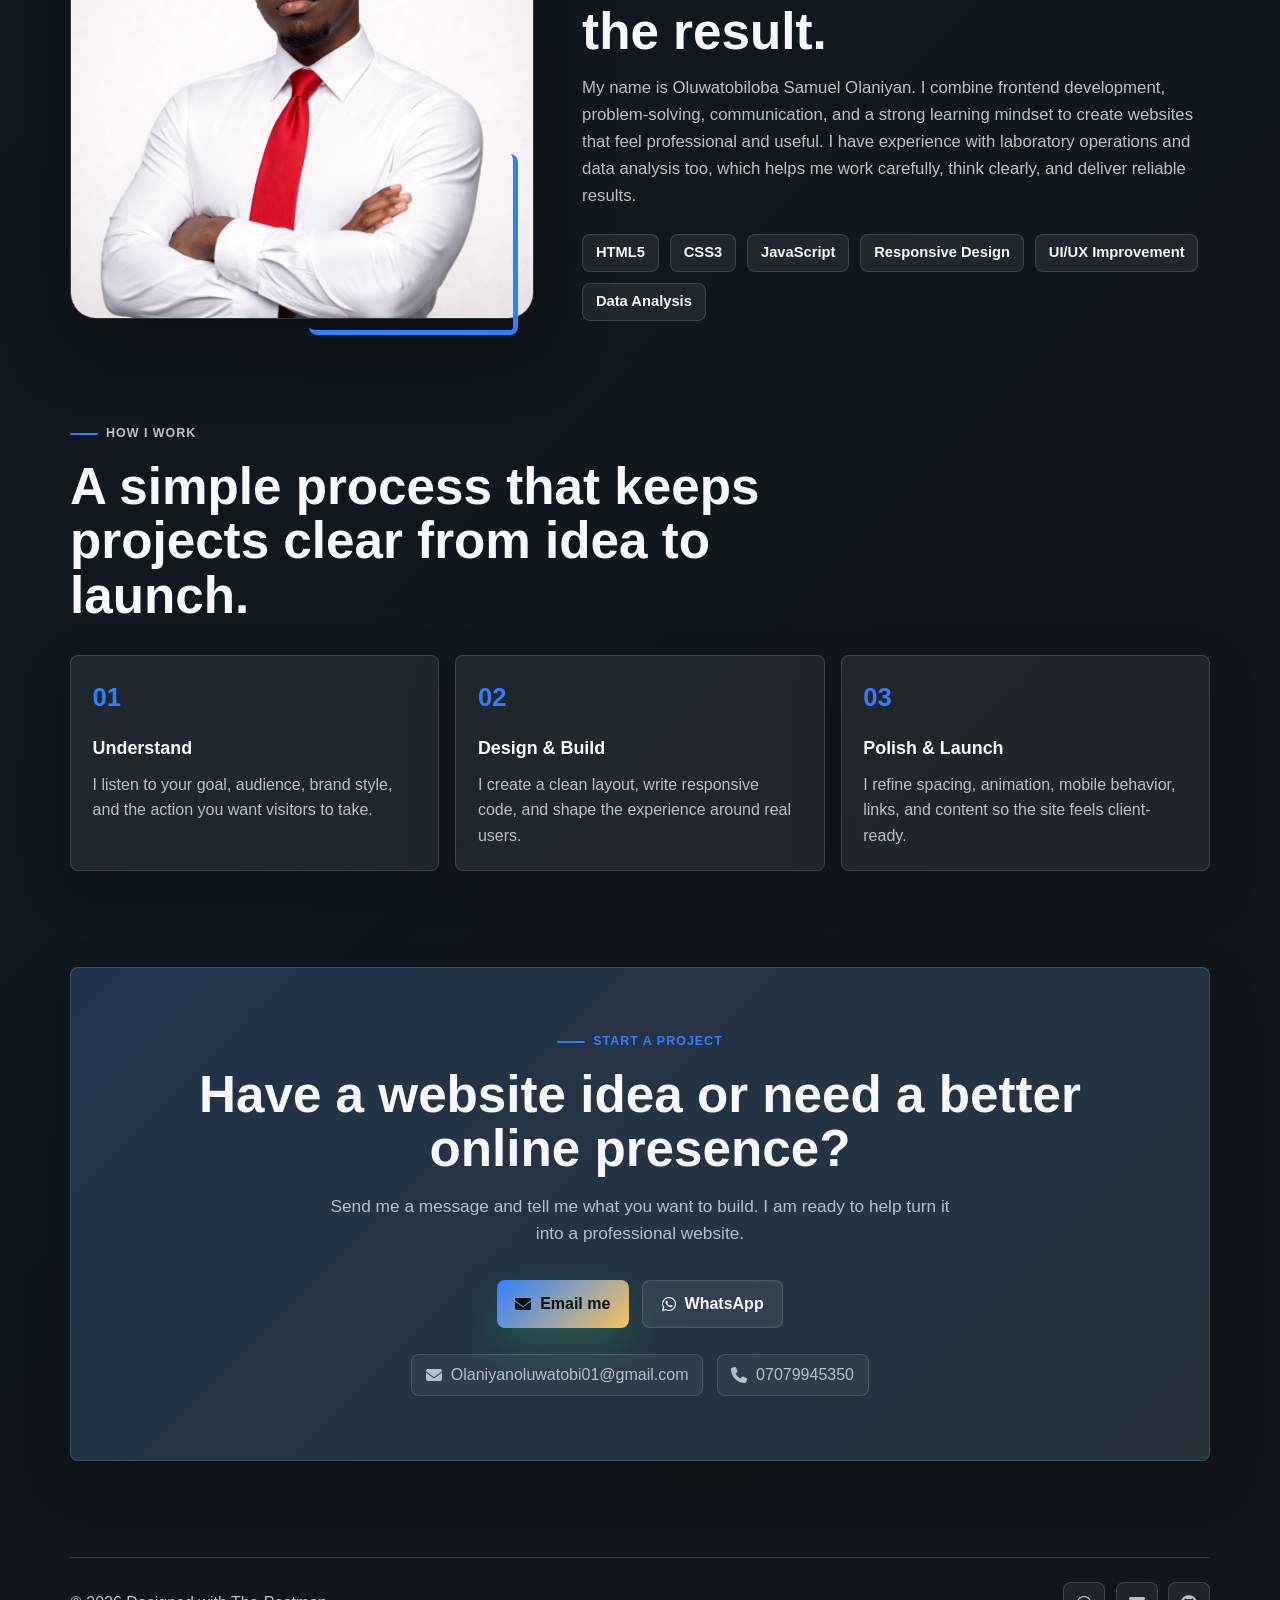
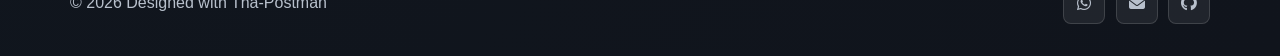
==== commit ac2bd973: "update" ====
--- a/index.html
+++ b/index.html
@@ -120,6 +120,18 @@
 
                     <div class="project_div">
                         <article class="project_img_div">
+                            <a href="https://use-sales-tracker.vercel.app/" target="_blank" rel="noopener">
+                                <img class="project_img" src="pictures/sales-tracker1.jpeg" alt="Sales tracker preview">
+                                <div class="project_content">
+                                    <span>Business Tool</span>
+                                    <h3>Sales Tracker</h3>
+                                    <p>Sales Tracker help businesses capture every sale, monitor staff performance, export reports, and keep working even when the network drops.</p>
+                                    <strong>View project <i class="fas fa-arrow-right"></i></strong>
+                                </div>
+                            </a>
+                        </article>
+
+                        <article class="project_img_div">
                             <a href="https://tha-postman.github.io/abikeadire/" target="_blank" rel="noopener">
                                 <img class="project_img" src="pictures/fashion_website.jpeg" alt="Fashion landing page preview">
                                 <div class="project_content">
@@ -154,6 +166,7 @@
                                 </div>
                             </a>
                         </article>
+
                     </div>
                 </section>
 
--- a/My_portfolio.css
+++ b/My_portfolio.css
@@ -56,12 +56,13 @@
 }
 
 .site-header {
-    position: sticky;
+    position: fixed;
     top: 0;
     z-index: 20;
     border-bottom: 1px solid var(--line);
     background: rgba(13, 17, 23, 0.82);
     backdrop-filter: blur(18px);
+    width: 100%;
 }
 
 .nav_div {
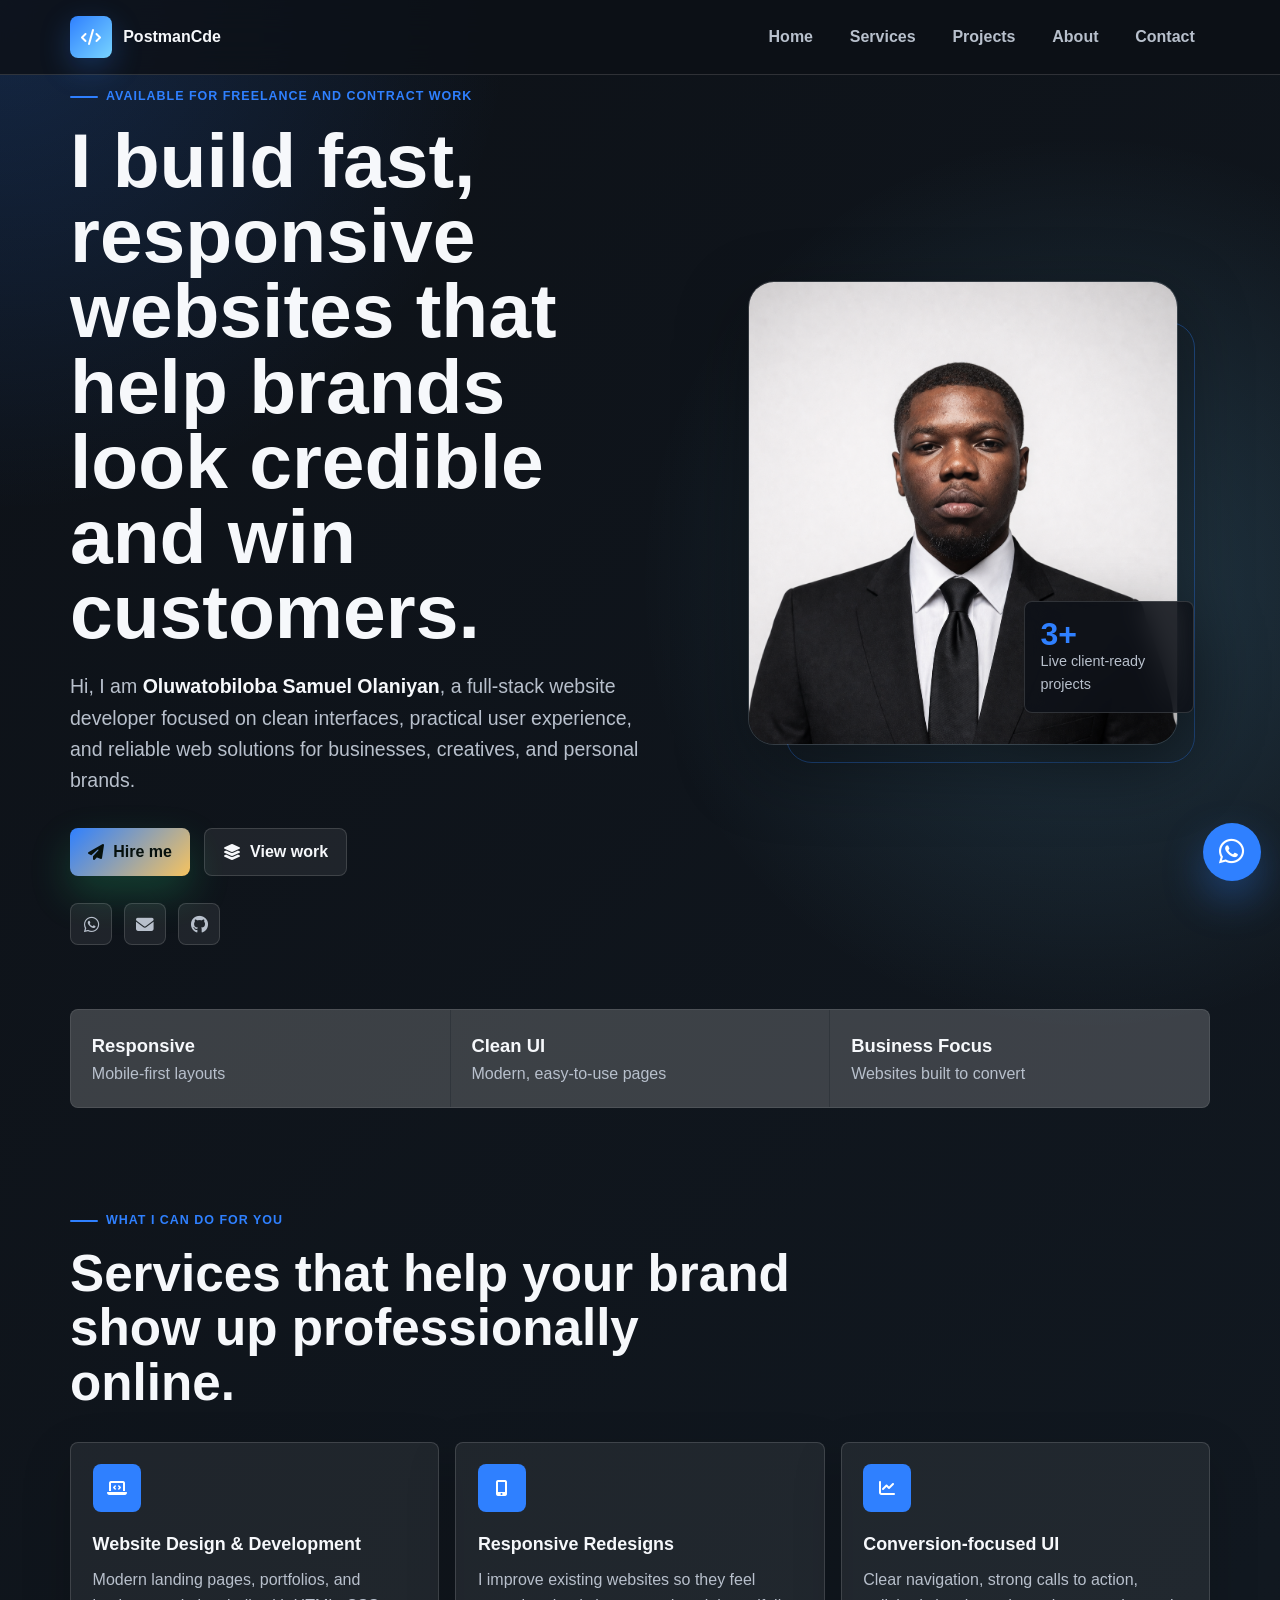
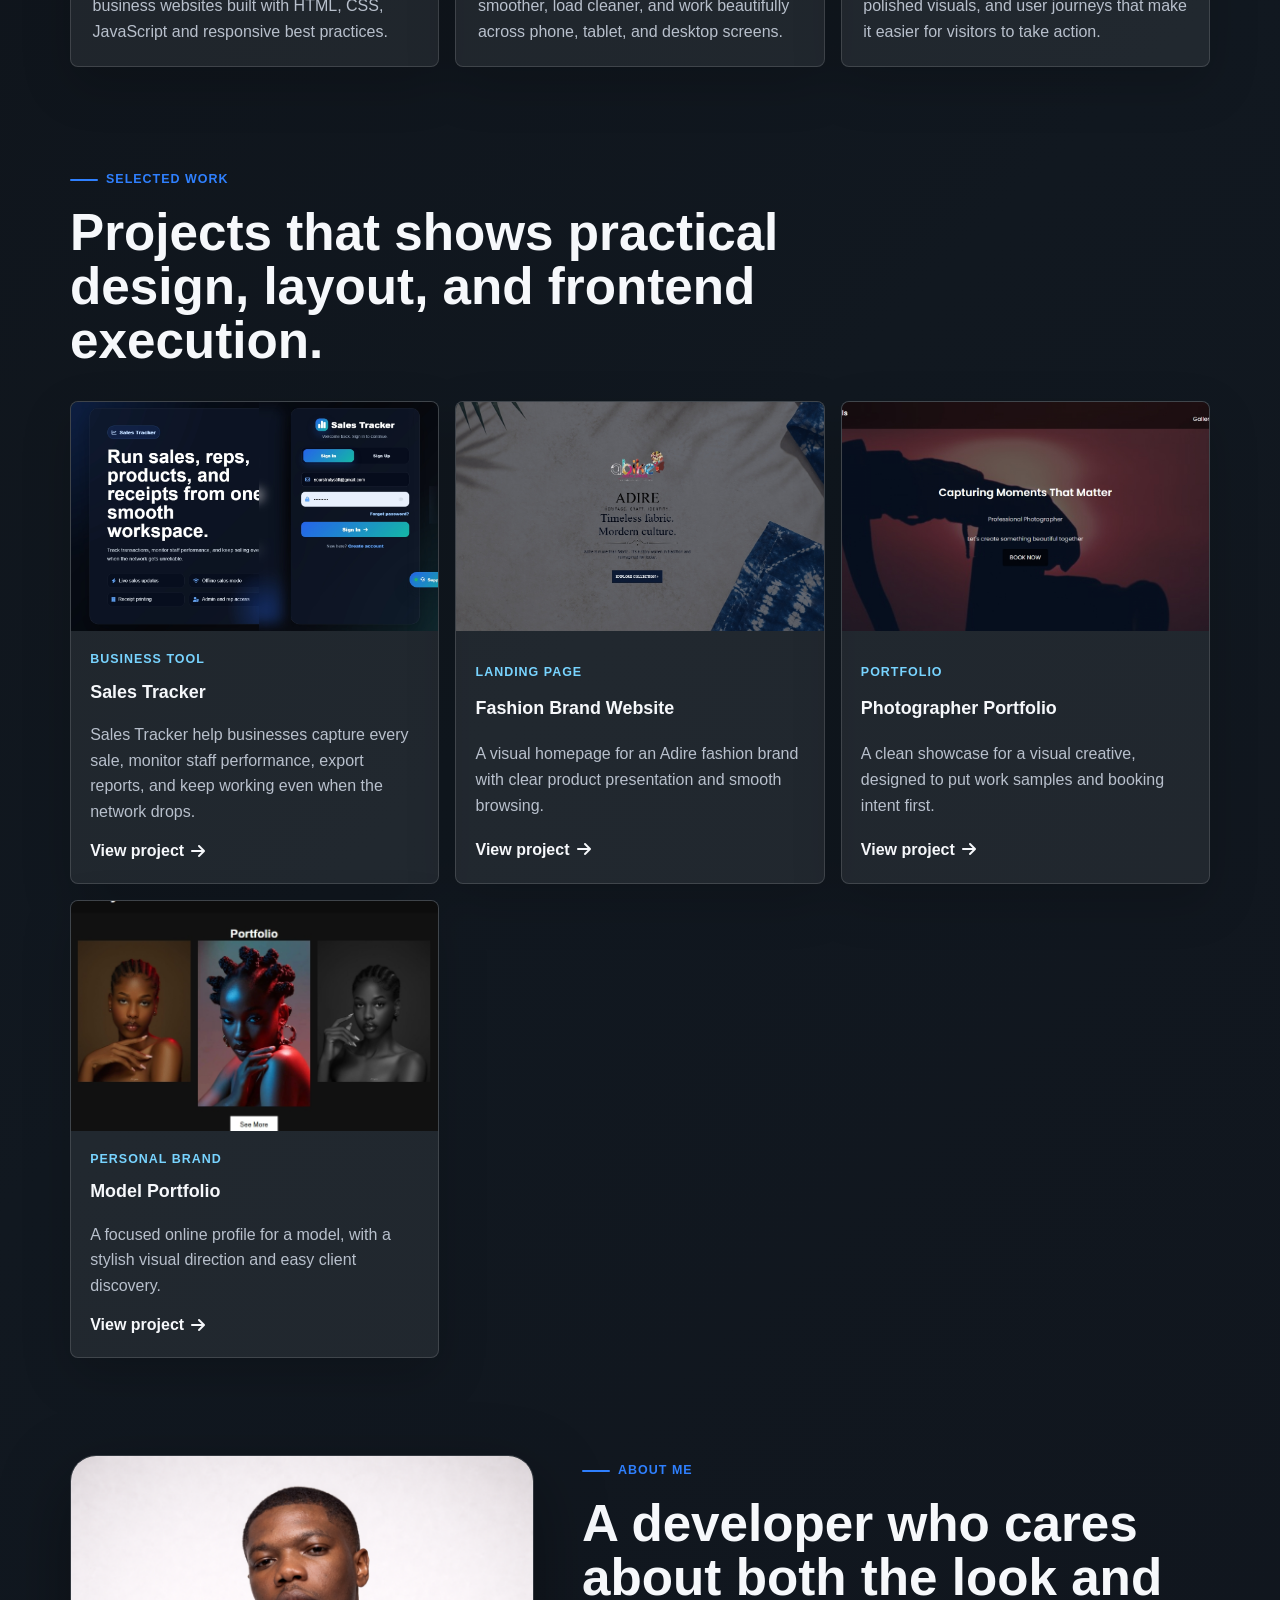
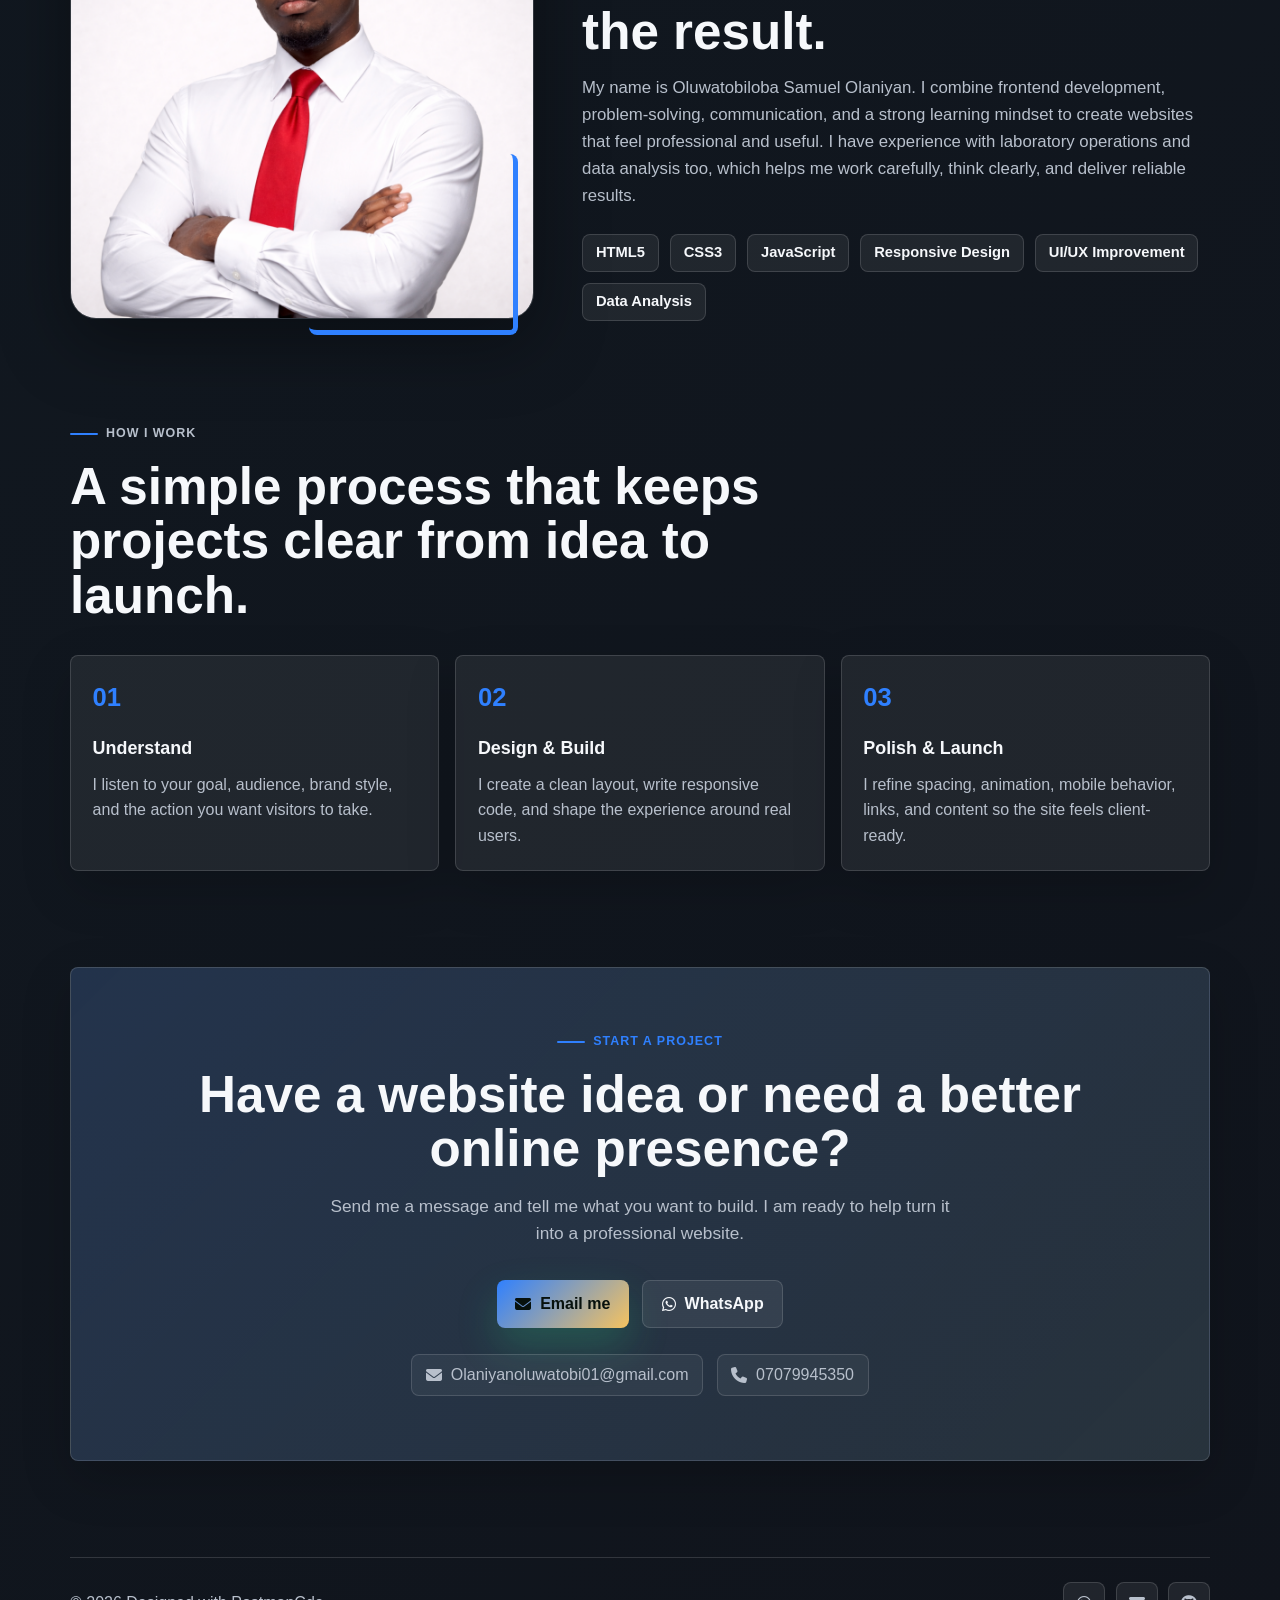
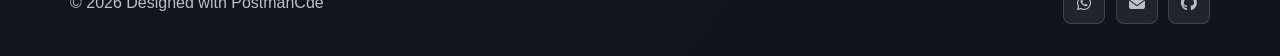
==== commit a484b3f3: "update" ====
--- a/index.html
+++ b/index.html
@@ -15,7 +15,7 @@
                 <nav class="nav_div" aria-label="Main navigation">
                     <a class="brand" href="#home" aria-label="Oluwatobiloba Samuel Olaniyan home">
                         <span class="brand-mark" aria-hidden="true"><i class="fas fa-code"></i></span>
-                        <span class="brand-text">Tha-Postman</span>
+                        <span class="brand-text">PostmanCde</span>
                     </a>
 
                     <div class="bar_div">
@@ -238,7 +238,7 @@
             </main>
 
             <footer class="site_footer">
-                <p>&copy; 2026 Designed with Tha-Postman</p>
+                <p>&copy; 2026 Designed with PostmanCde</p>
                 <div class="social_div">
                     <a href="https://wa.me/2347079945350?text=Hello%20I%20got%20your%20contact" aria-label="WhatsApp"><i class="fab fa-whatsapp s_icon"></i></a>
                     <a href="mailto:Olaniyanoluwatobi01@gmail.com" aria-label="Email"><i class="fas fa-envelope s_icon"></i></a>
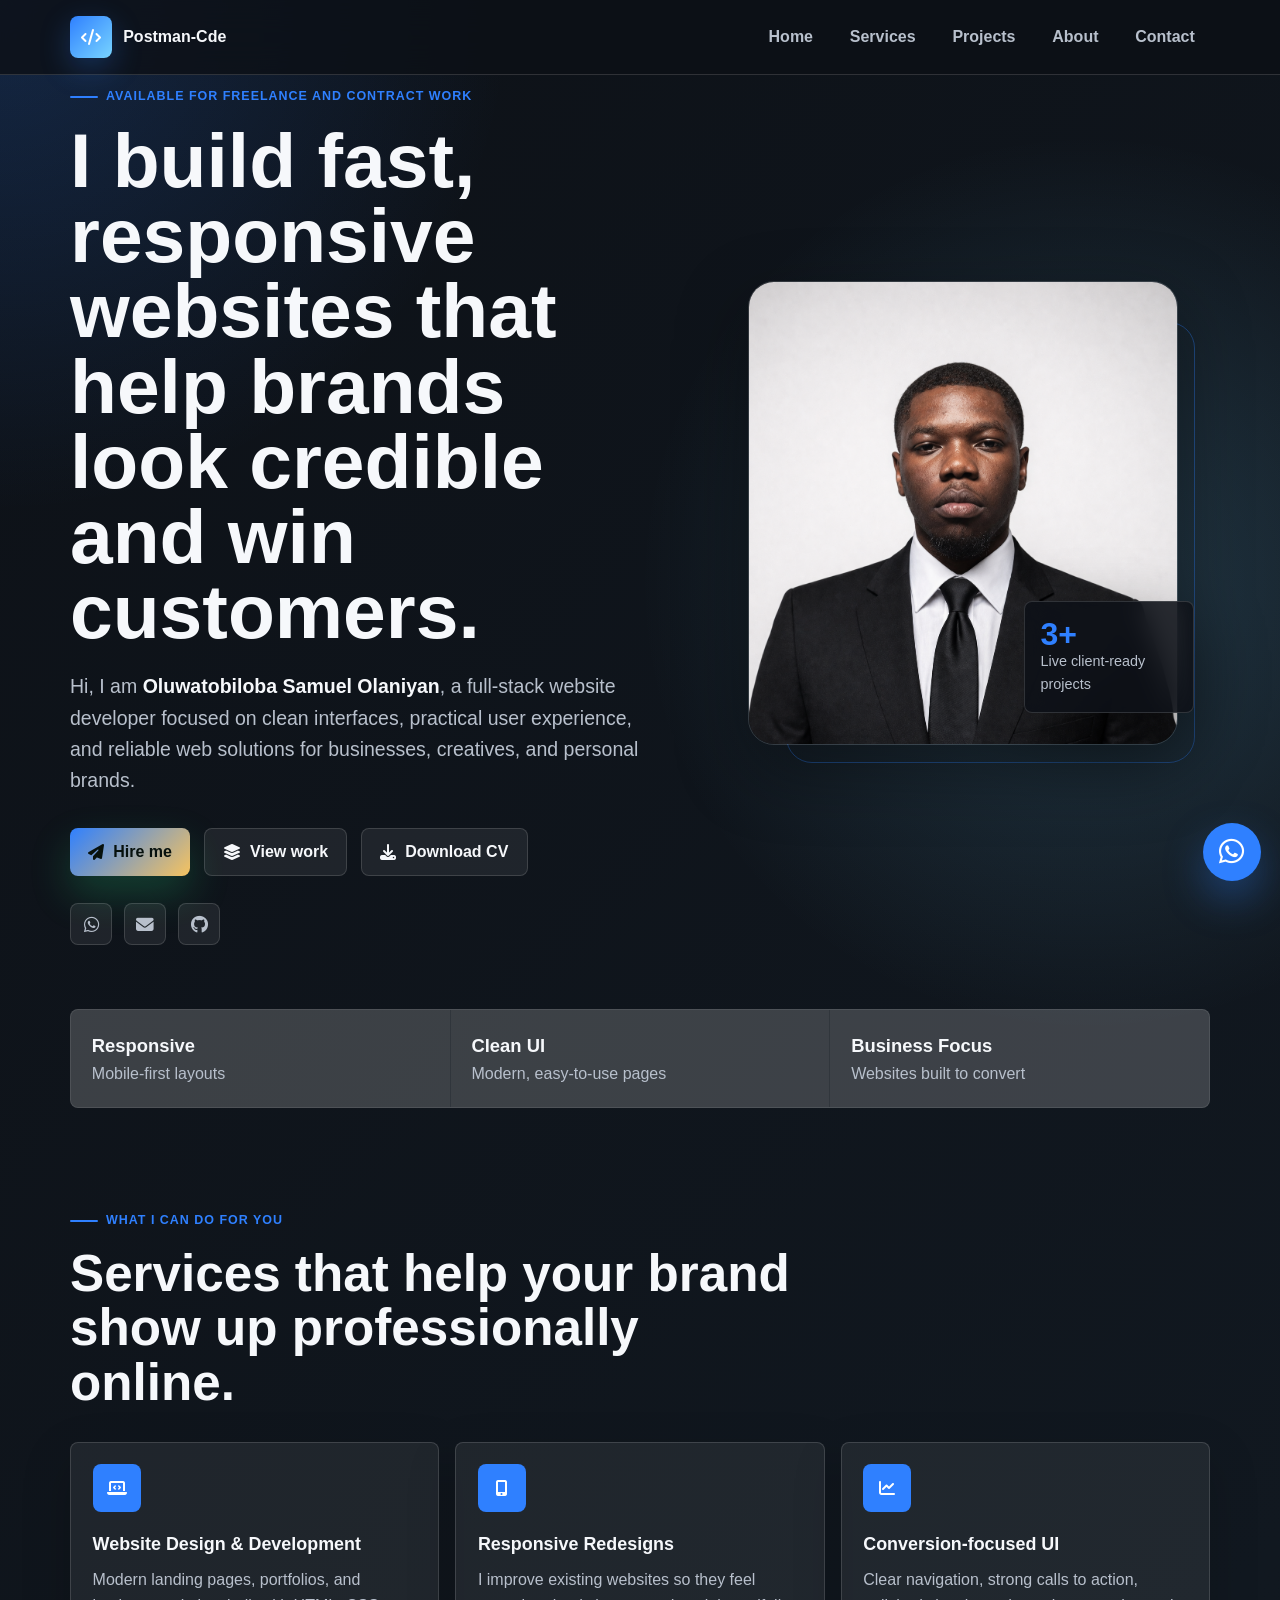
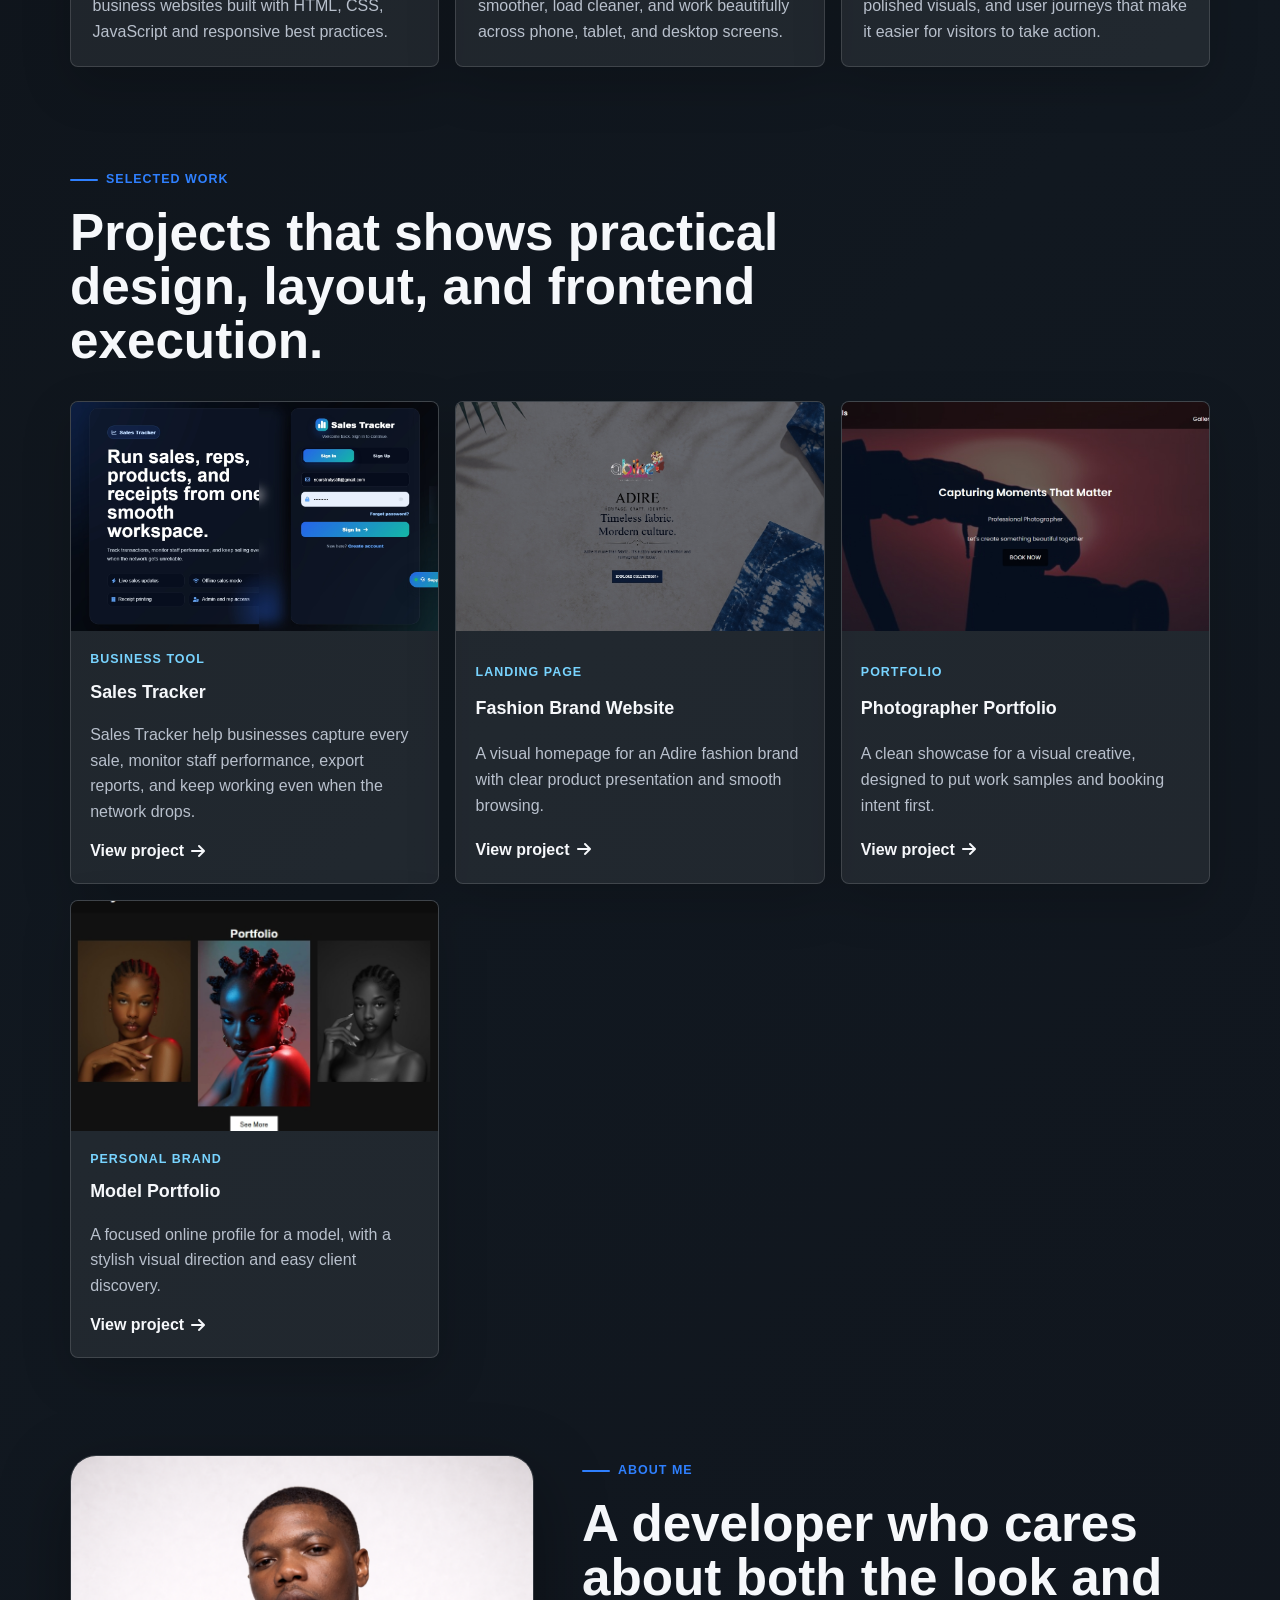
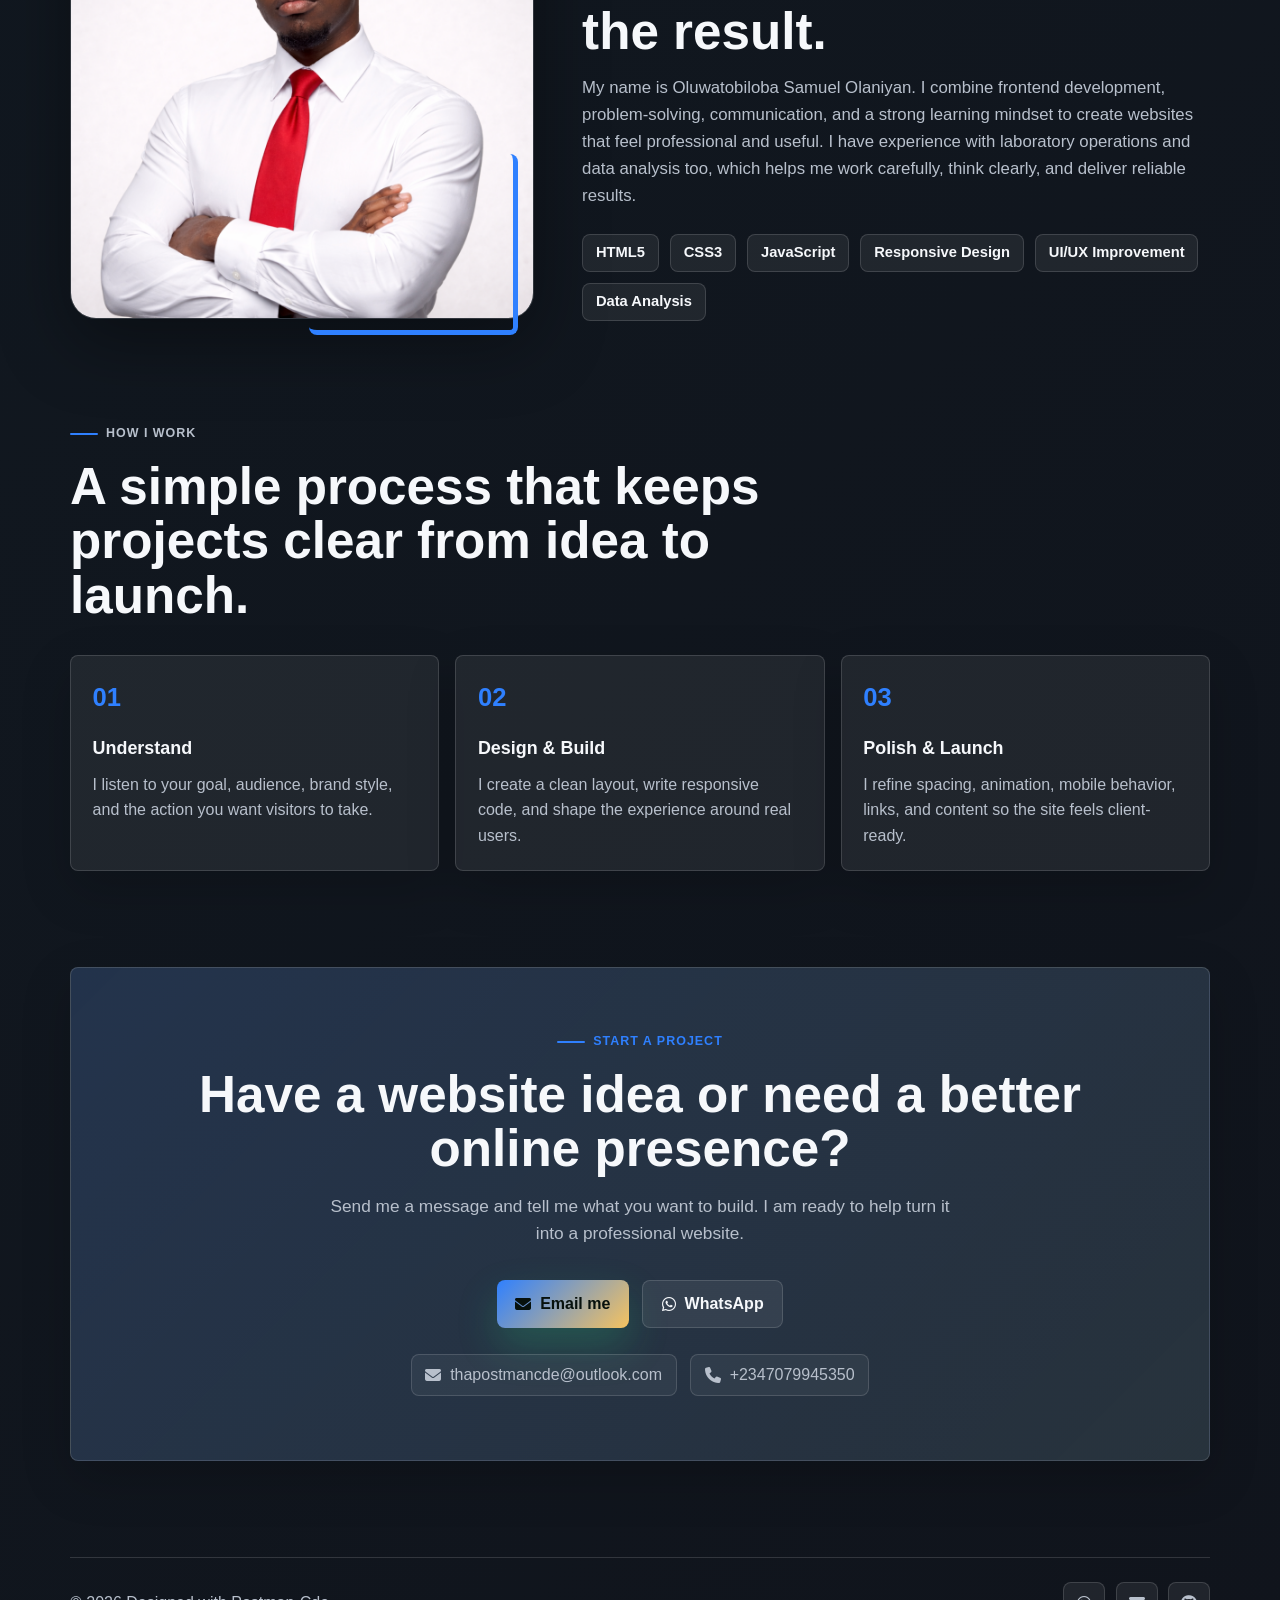
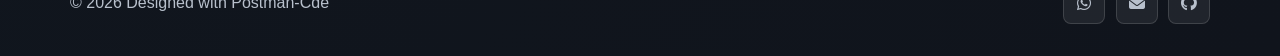
==== commit 18933f96: "update" ====
--- a/index.html
+++ b/index.html
@@ -15,7 +15,7 @@
                 <nav class="nav_div" aria-label="Main navigation">
                     <a class="brand" href="#home" aria-label="Oluwatobiloba Samuel Olaniyan home">
                         <span class="brand-mark" aria-hidden="true"><i class="fas fa-code"></i></span>
-                        <span class="brand-text">PostmanCde</span>
+                        <span class="brand-text">Postman-Cde</span>
                     </a>
 
                     <div class="bar_div">
@@ -54,11 +54,13 @@
                         <div class="hero_actions">
                             <a class="primary_btn" href="#contact"><i class="fas fa-paper-plane"></i> Hire me</a>
                             <a class="secondary_btn" href="#project"><i class="fas fa-layer-group"></i> View work</a>
+
+                            <a class="secondary_btn" href="files/OLUWATOBILOBA-SAMUEL-CV3.pdf"><i class="fa-solid fa-download"></i>Download CV</a>
                         </div>
 
                         <div class="intro_socials" aria-label="Social links">
                             <a href="https://wa.me/2347079945350?text=Hello%20I%20got%20your%20contact" aria-label="WhatsApp"><i class="fab fa-whatsapp intro_icon"></i></a>
-                            <a href="mailto:Olaniyanoluwatobi01@gmail.com" aria-label="Email"><i class="fas fa-envelope intro_icon"></i></a>
+                            <a href="mailto:thapostmancde@outlook.com" aria-label="Email"><i class="fas fa-envelope intro_icon"></i></a>
                             <a href="https://github.com/tha-postman" target="_blank" rel="noopener" aria-label="GitHub"><i class="fab fa-github intro_icon"></i></a>
                         </div>
                     </div>
@@ -225,23 +227,23 @@
                         <p class="contact_intro">Send me a message and tell me what you want to build. I am ready to help turn it into a professional website.</p>
 
                         <div class="contact_actions">
-                            <a class="primary_btn" href="mailto:Olaniyanoluwatobi01@gmail.com"><i class="fas fa-envelope"></i> Email me</a>
+                            <a class="primary_btn" href="mailto:thapostmancde@outlook.com"><i class="fas fa-envelope"></i> Email me</a>
                             <a class="secondary_btn" href="https://wa.me/2347079945350?text=Hello%20I%20got%20your%20contact" target="_blank" rel="noopener"><i class="fab fa-whatsapp"></i> WhatsApp</a>
                         </div>
 
                         <div class="contact_details">
-                            <a href="mailto:Olaniyanoluwatobi01@gmail.com"><i class="fas fa-envelope"></i> Olaniyanoluwatobi01@gmail.com</a>
-                            <a href="tel:+2347079945350"><i class="fas fa-phone"></i> 07079945350</a>
+                            <a href="mailto:thapostmancde@outlook.com"><i class="fas fa-envelope"></i>thapostmancde@outlook.com</a>
+                            <a href="tel:+2347079945350"><i class="fas fa-phone"></i> +2347079945350</a>
                         </div>
                     </div>
                 </section>
             </main>
 
             <footer class="site_footer">
-                <p>&copy; 2026 Designed with PostmanCde</p>
+                <p>&copy; 2026 Designed with Postman-Cde</p>
                 <div class="social_div">
                     <a href="https://wa.me/2347079945350?text=Hello%20I%20got%20your%20contact" aria-label="WhatsApp"><i class="fab fa-whatsapp s_icon"></i></a>
-                    <a href="mailto:Olaniyanoluwatobi01@gmail.com" aria-label="Email"><i class="fas fa-envelope s_icon"></i></a>
+                    <a href="mailto:thapostmancde@outlook.com" aria-label="Email"><i class="fas fa-envelope s_icon"></i></a>
                     <a href="https://github.com/tha-postman" target="_blank" rel="noopener" aria-label="GitHub"><i class="fab fa-github s_icon"></i></a>
                 </div>
             </footer>
--- a/My_portfolio.css
+++ b/My_portfolio.css
@@ -761,6 +761,7 @@
 
     .intro_div {
         padding: 3rem 0 2.5rem;
+        margin-top: 40px;
     }
 
     .hero_actions,
@@ -798,6 +799,7 @@
     .contact_details a {
         justify-content: center;
         overflow-wrap: anywhere;
+        font-size: 15px;
     }
 
     .site_footer {
